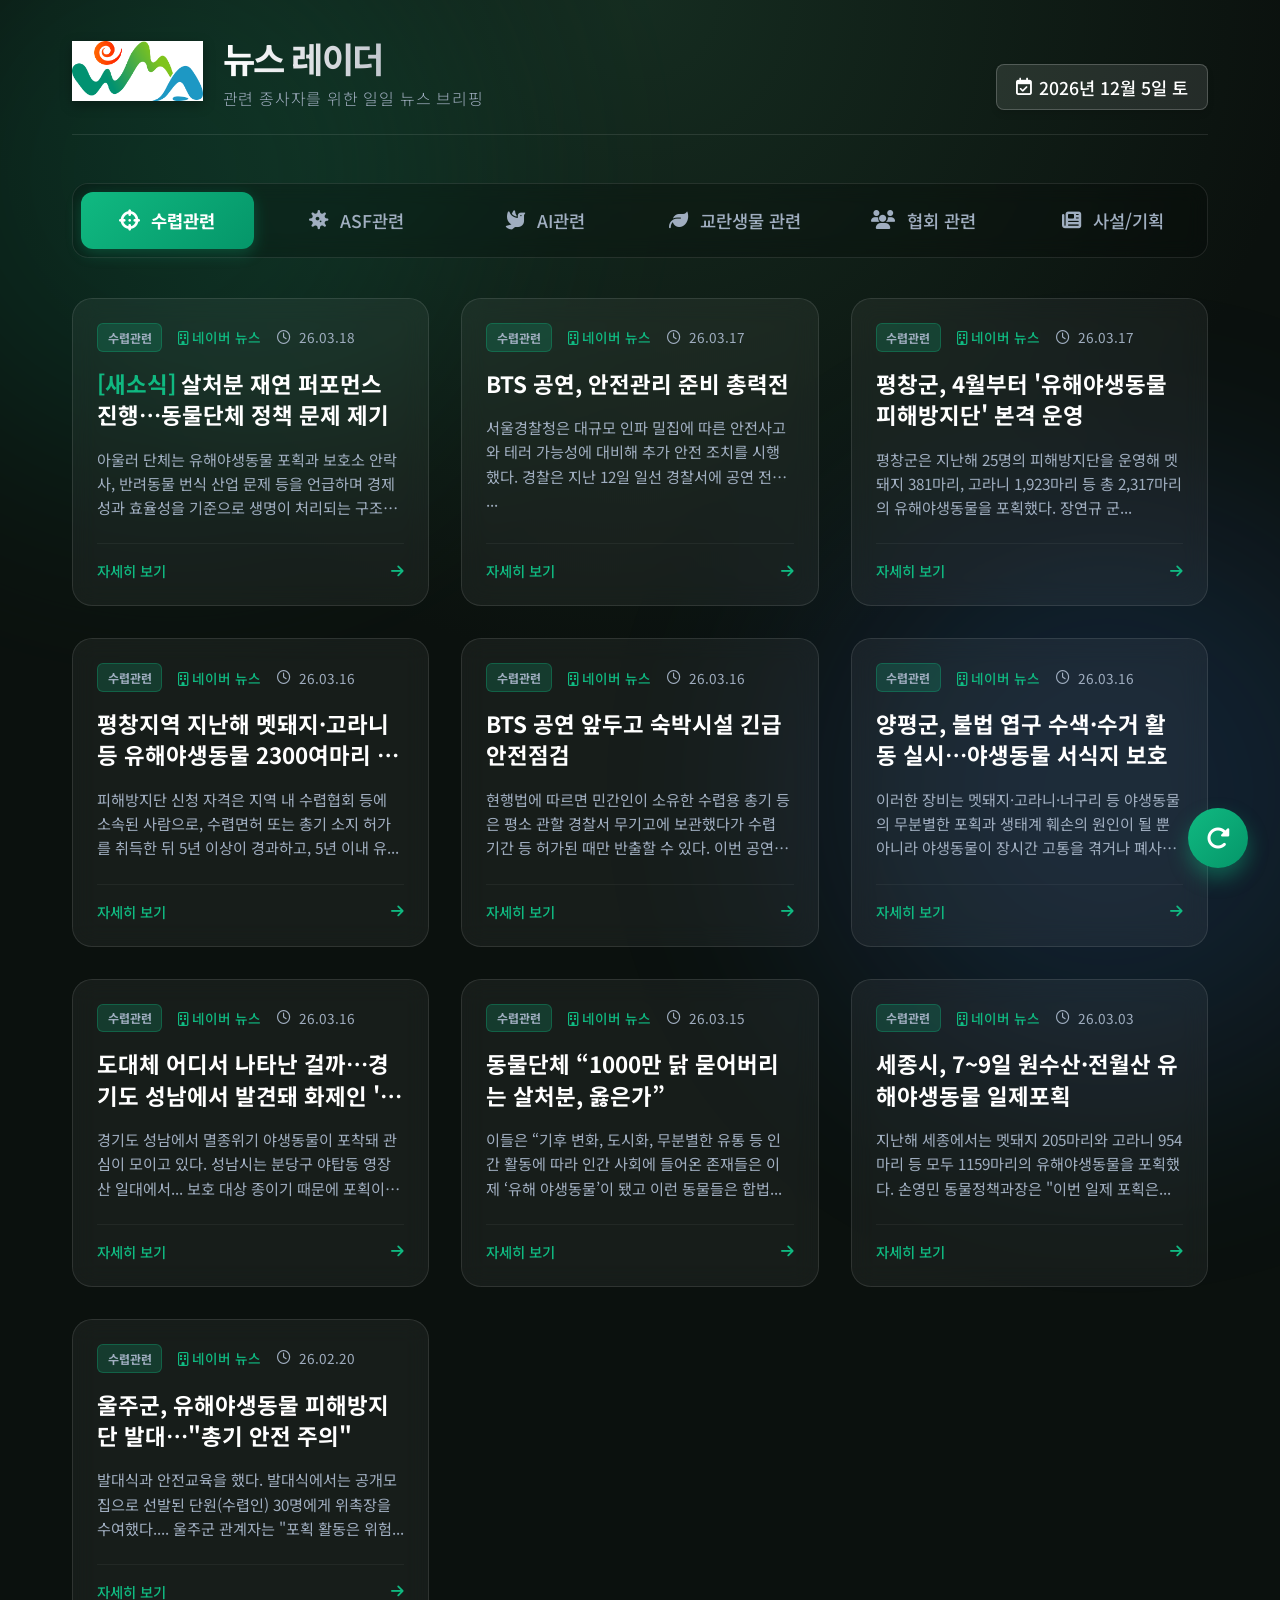
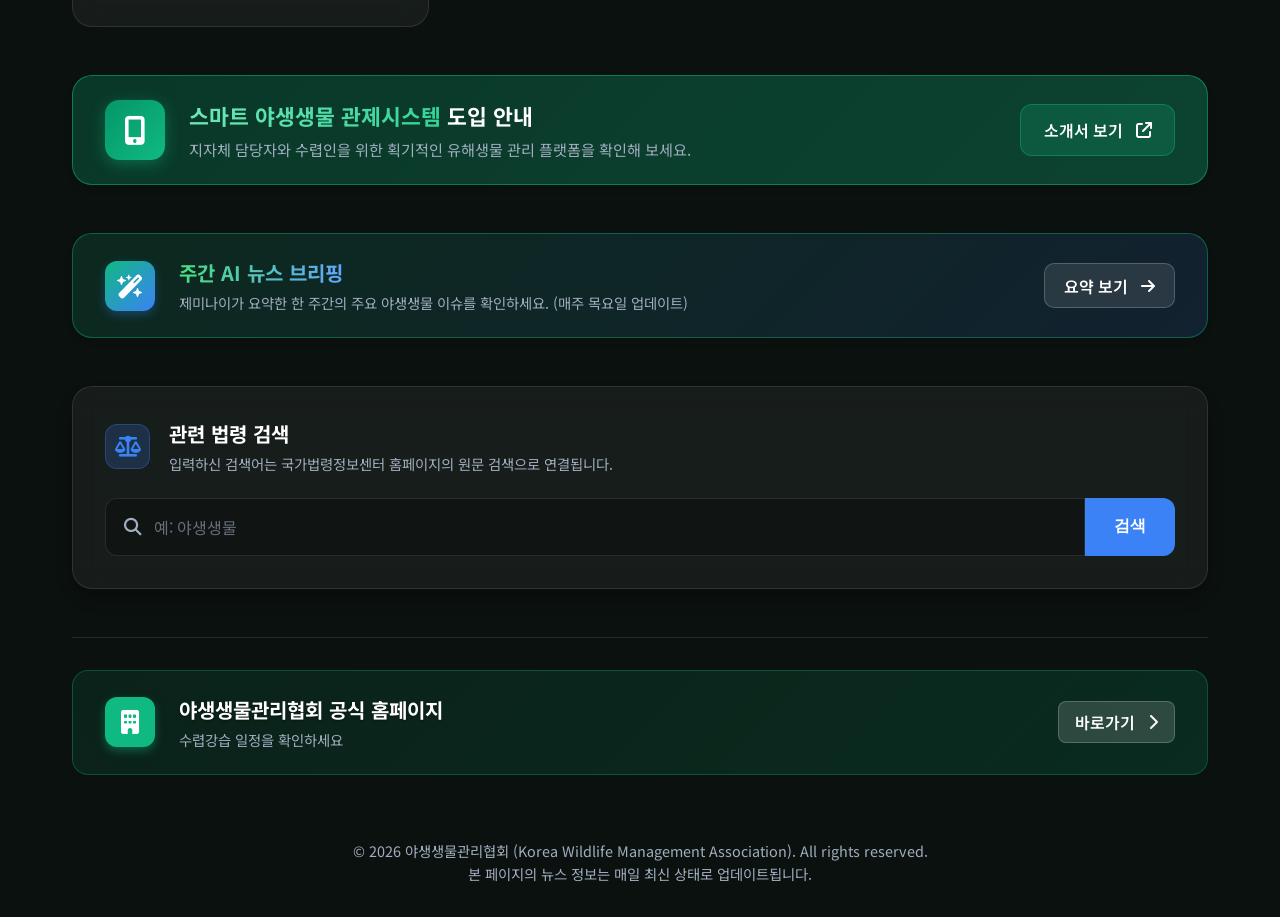
==== index.html @ 39716b43 "feat: 야생생물시스템 공무원용 소개 자료 홍보 배너 연동 및 UI 개선" ====
<!DOCTYPE html>
<html lang="ko">

<head>
    <meta charset="UTF-8">
    <meta name="viewport" content="width=device-width, initial-scale=1.0">
    <meta name="description" content="야생생물관리협회 관련 수렵, ASF, 생태계교란생물 최신 뉴스와 일일 브리핑을 제공합니다.">
    <title>야생생물관리협회 뉴스 레이더</title>

    <!-- 폰트 및 아이콘 -->
    <link rel="preconnect" href="https://fonts.googleapis.com">
    <link rel="preconnect" href="https://fonts.gstatic.com" crossorigin>
    <link href="https://fonts.googleapis.com/css2?family=Noto+Sans+KR:wght@300;400;500;700&display=swap"
        rel="stylesheet">
    <link rel="stylesheet" href="https://cdnjs.cloudflare.com/ajax/libs/font-awesome/6.4.0/css/all.min.css">

    <!-- 스타일시트 -->
    <link rel="stylesheet" href="styles.css">
</head>

<body>
    <!-- 배경 애니메이션 효과 -->
    <div class="background-overlay"></div>

    <div class="app-container">
        <!-- 메인 헤더 -->
        <header class="app-header">
            <div class="logo-area">
                <img src="logo.png" alt="야생생물관리협회 로고" class="header-logo">
                <div class="logo-text">
                    <h1>뉴스 레이더</h1>
                    <span class="subtitle">관련 종사자를 위한 일일 뉴스 브리핑</span>
                </div>
            </div>
            <div class="header-actions">
                <div class="date-display" id="currentDate">
                    <!-- 자바스크립트를 통해 오늘 날짜 렌더링 -->
                </div>
            </div>
        </header>

        <main class="app-content">
            <!-- 탭 네비게이션 -->
            <nav class="tab-navigation" aria-label="뉴스 카테고리 선택">
                <button class="tab-button active" data-category="hunting" id="tab-hunting">
                    <i class="fa-solid fa-crosshairs"></i> 수렵관련
                </button>
                <button class="tab-button" data-category="asf" id="tab-asf">
                    <i class="fa-solid fa-virus"></i> ASF관련
                </button>
                <button class="tab-button" data-category="ai" id="tab-ai">
                    <i class="fa-solid fa-dove"></i> AI관련
                </button>
                <button class="tab-button" data-category="ecosystem" id="tab-ecosystem">
                    <i class="fa-solid fa-leaf"></i> 교란생물 관련
                </button>
                <button class="tab-button" data-category="association" id="tab-association">
                    <i class="fa-solid fa-users"></i> 협회 관련
                </button>
                <button class="tab-button" data-category="editorial" id="tab-editorial">
                    <i class="fa-solid fa-newspaper"></i> 사설/기획
                </button>
                <div class="tab-indicator" aria-hidden="true"></div>
            </nav>

            <!-- 뉴스 리스트 영역 -->
            <section class="news-section" aria-live="polite">
                <!-- ASF 서브 탭 (동적 표시) -->
                <div class="asf-sub-tabs" id="asfSubTabs" style="display: none;">
                    <button class="sub-tab-btn active" data-target="news" id="subTabNews">ASF 관련 뉴스</button>
                    <button class="sub-tab-btn" data-target="map" id="subTabMap">ASF 발생현황</button>
                </div>

                <!-- AI 서브 탭 (동적 표시) -->
                <div class="asf-sub-tabs" id="aiSubTabs" style="display: none;">
                    <button class="sub-tab-btn active" data-target="news" id="aiSubTabNews">AI 관련 뉴스</button>
                    <button class="sub-tab-btn" data-target="map" id="aiSubTabMap">AI 발생현황</button>
                </div>

                <div class="news-list" id="newsList">
                    <!-- 자바스크립트를 통해 뉴스 카드가 이 곳에 동적 렌더링 됩니다. -->
                </div>
                
                <!-- ASF 발생현황 맵 영역 -->
                <div class="asf-status-container" id="asfStatusMap" style="display: none;">
                    <iframe src="asf_status.html" width="100%" height="680px" frameborder="0" title="ASF 발생현황 지도"></iframe>
                </div>

                <!-- AI 발생현황 맵 영역 -->
                <div class="asf-status-container" id="aiStatusMap" style="display: none;">
                    <iframe src="ai_status.html" width="100%" height="680px" frameborder="0" title="AI 발생현황 지도"></iframe>
                </div>
                <!-- 로딩 애니메이션 -->
                <div class="loading-spinner" id="loadingSpinner">
                    <div class="spinner"></div>
                </div>
            </section>

            <!-- 야생생물시스템 홍보 배너 영역 -->
            <section class="wildlife-promo-section">
                <div class="wildlife-promo-banner" id="wildlifePromoBanner" role="button" aria-label="스마트 야생생물 관제 시스템 소개 자료 보기" tabindex="0" onclick="window.open('../야생생물시스템_소개자료_공무원용.html', '_blank')">
                    <div class="promo-content">
                        <div class="promo-icon">
                            <i class="fa-solid fa-mobile-screen-button"></i>
                        </div>
                        <div class="promo-text-info">
                            <h3><span class="highlight-promo">스마트 야생생물 관제시스템</span> 도입 안내</h3>
                            <p>지자체 담당자와 수렵인을 위한 획기적인 유해생물 관리 플랫폼을 확인해 보세요.</p>
                        </div>
                    </div>
                    <div class="promo-action">
                        <span>소개서 보기</span>
                        <i class="fa-solid fa-arrow-up-right-from-square"></i>
                    </div>
                </div>
            </section>

            <!-- 주간 AI 뉴스 브리핑 배너 영역 -->
            <section class="ai-briefing-section">
                <div class="ai-briefing-banner" id="aiBriefingBanner" role="button" aria-label="제미나이 주간 AI 뉴스 브리핑 보기"
                    tabindex="0">
                    <div class="briefing-content">
                        <div class="briefing-icon">
                            <i class="fa-solid fa-wand-magic-sparkles"></i>
                        </div>
                        <div class="briefing-text-info">
                            <h3><span class="highlight-text">주간 AI 뉴스 브리핑</span></h3>
                            <p>제미나이가 요약한 한 주간의 주요 야생생물 이슈를 확인하세요. (매주 목요일 업데이트)</p>
                        </div>
                    </div>
                    <div class="briefing-action">
                        <span>요약 보기</span>
                        <i class="fa-solid fa-arrow-right"></i>
                    </div>
                </div>
            </section>

            <!-- 관련 법령/지침 검색 배너 영역 -->
            <section class="law-search-section">
                <div class="law-search-container">
                    <div class="law-search-header">
                        <div class="law-search-icon">
                            <i class="fa-solid fa-scale-balanced"></i>
                        </div>
                        <div class="law-search-title">
                            <h3>관련 법령 검색</h3>
                            <p>입력하신 검색어는 국가법령정보센터 홈페이지의 원문 검색으로 연결됩니다.</p>
                        </div>
                    </div>

                    <form id="lawSearchForm" class="law-search-form" onsubmit="searchLaw(event)">
                        <div class="search-input-wrapper">
                            <i class="fa-solid fa-magnifying-glass search-icon"></i>
                            <input type="text" id="lawSearchInput" placeholder="예: 야생생물" required
                                aria-label="법령 및 지침 검색어 입력">
                            <button type="submit" class="search-btn">검색</button>
                        </div>
                    </form>

                </div>
            </section>

            <!-- 하단 홈페이지 연결 배너 -->
            <section class="bottom-banner-section">
                <a href="https://www.kowaps.or.kr/" target="_blank" class="bottom-banner"
                    aria-label="야생생물관리협회 공식 홈페이지로 이동">
                    <div class="banner-content">
                        <div class="banner-icon">
                            <i class="fa-solid fa-building"></i>
                        </div>
                        <div class="banner-text-info">
                            <h3>야생생물관리협회 공식 홈페이지</h3>
                            <p>수렵강습 일정을 확인하세요</p>
                        </div>
                    </div>
                    <div class="banner-action">
                        <span>바로가기</span>
                        <i class="fa-solid fa-chevron-right"></i>
                    </div>
                </a>
            </section>
        </main>

        <!-- 푸터 -->
        <footer class="app-footer">
            <p>&copy; 2026 야생생물관리협회 (Korea Wildlife Management Association). All rights reserved.<br>본 페이지의 뉴스 정보는 매일 최신
                상태로 업데이트됩니다.</p>
        </footer>
    </div>

    <!-- 뉴스 상세 모달 -->
    <div class="modal-overlay" id="newsModal" aria-hidden="true">
        <div class="modal-container" role="dialog" aria-modal="true" aria-labelledby="modalTitle">
            <button class="modal-close" id="closeModal" aria-label="모달 닫기">
                <i class="fa-solid fa-xmark"></i>
            </button>
            <div class="modal-content">
                <div class="modal-header">
                    <span class="modal-category" id="modalCategory">카테고리</span>
                    <h2 class="modal-title" id="modalTitle">기사 제목</h2>
                    <div class="modal-meta">
                        <span id="modalSource"><i class="fa-regular fa-building"></i> 출처</span>
                        <span id="modalDate"><i class="fa-regular fa-clock"></i> 날짜</span>
                    </div>
                </div>
                <div class="modal-body" id="modalBody">
                    <!-- 기사 상세 내용이 여기에 들어갑니다. -->
                </div>
            </div>
        </div>
    </div>

    <!-- 플로팅 새로고침 버튼 -->
    <button class="floating-refresh" id="refreshBtn" aria-label="새로고침">
        <i class="fa-solid fa-rotate-right"></i>
    </button>

    <!-- 스크립트 -->
    <script src="script.js"></script>
</body>

</html>
---- styles.css ----
:root {
    --bg-color: #0b110e;
    --text-primary: #ffffff;
    --text-secondary: #a0aec0;
    --accent-color: #10b981;
    --accent-hover: #059669;
    --card-bg: rgba(255, 255, 255, 0.05);
    --card-border: rgba(255, 255, 255, 0.1);
    --card-hover: rgba(255, 255, 255, 0.1);
    --primary-gradient: linear-gradient(135deg, #10b981, #059669);
    --shadow-sm: 0 4px 6px rgba(0, 0, 0, 0.1);
    --shadow-md: 0 10px 15px rgba(0, 0, 0, 0.2);
    --shadow-lg: 0 20px 25px rgba(0, 0, 0, 0.3);
}

* {
    margin: 0;
    padding: 0;
    box-sizing: border-box;
}

body {
    font-family: 'Noto Sans KR', sans-serif;
    background-color: var(--bg-color);
    color: var(--text-primary);
    min-height: 100vh;
    display: flex;
    justify-content: center;
    overflow-x: hidden;
}

.background-overlay {
    position: fixed;
    top: 0;
    left: 0;
    width: 100vw;
    height: 100vh;
    background: radial-gradient(circle at 50% 0%, #152c20 0%, #0b110e 60%);
    z-index: -1;
}

.background-overlay::before,
.background-overlay::after {
    content: '';
    position: absolute;
    width: 600px;
    height: 600px;
    border-radius: 50%;
    filter: blur(120px);
    opacity: 0.15;
    z-index: -1;
    animation: float 20s infinite ease-in-out alternate;
}

.background-overlay::before {
    background: #10b981;
    top: -10vw;
    left: -10vw;
}

.background-overlay::after {
    background: #3b82f6;
    bottom: -15vw;
    right: -10vw;
    animation-delay: -10s;
}

@keyframes float {
    0% {
        transform: translate(0, 0) scale(1);
    }

    100% {
        transform: translate(50px, 50px) scale(1.1);
    }
}

.app-container {
    width: 100%;
    max-width: 1200px;
    padding: 2rem;
    display: flex;
    flex-direction: column;
    min-height: 100vh;
}

.app-header {
    display: flex;
    justify-content: space-between;
    align-items: flex-end;
    margin-bottom: 3rem;
    padding-bottom: 1.5rem;
    border-bottom: 1px solid var(--card-border);
}

.logo-area {
    display: flex;
    align-items: center;
    gap: 1.2rem;
}

.header-logo {
    height: 60px;
    width: auto;
    object-fit: contain;
    filter: drop-shadow(0 4px 6px rgba(0, 0, 0, 0.3));
}

.logo-text {
    display: flex;
    flex-direction: column;
    justify-content: center;
    gap: 0.2rem;
}

.logo-text h1 {
    font-size: 2.2rem;
    font-weight: 700;
    letter-spacing: -0.05em;
    background: linear-gradient(to right, #fff, #9ca3af);
    -webkit-background-clip: text;
    -webkit-text-fill-color: transparent;
    margin: 0;
}

.logo-text .subtitle {
    font-size: 1rem;
    color: var(--text-secondary);
    font-weight: 300;
    letter-spacing: 0.05em;
}

.header-actions {
    display: flex;
    flex-direction: column;
    align-items: flex-end;
    gap: 0.8rem;
}

.date-display {
    font-size: 1.1rem;
    color: #fff;
    font-weight: 500;
    background: rgba(255, 255, 255, 0.1);
    padding: 0.6rem 1.2rem;
    border-radius: 8px;
    border: 1px solid rgba(255, 255, 255, 0.2);
    box-shadow: var(--shadow-sm);
    display: flex;
    align-items: center;
    gap: 0.5rem;
}

.tab-navigation {
    display: flex;
    gap: 1rem;
    margin-bottom: 2.5rem;
    position: relative;
    padding: 0.5rem;
    background: rgba(0, 0, 0, 0.2);
    border-radius: 16px;
    border: 1px solid var(--card-border);
    backdrop-filter: blur(10px);
}

.tab-button {
    flex: 1;
    background: transparent;
    border: none;
    color: var(--text-secondary);
    font-size: 1.1rem;
    font-weight: 500;
    padding: 1rem;
    border-radius: 12px;
    cursor: pointer;
    transition: all 0.3s ease;
    display: flex;
    align-items: center;
    justify-content: center;
    gap: 0.75rem;
    font-family: inherit;
    position: relative;
    z-index: 10;
}

.tab-button i {
    font-size: 1.2rem;
    transition: transform 0.3s ease;
}

.tab-button:hover {
    color: var(--text-primary);
}

.tab-button.active {
    color: #fff;
    font-weight: 700;
}

.tab-button.active i {
    transform: scale(1.1);
}

.tab-indicator {
    position: absolute;
    top: 0.5rem;
    left: 0.5rem;
    height: calc(100% - 1rem);
    width: calc((100% - 6rem) / 6);
    background: var(--primary-gradient);
    border-radius: 12px;
    transition: transform 0.4s cubic-bezier(0.25, 1, 0.5, 1);
    z-index: 1;
    box-shadow: 0 4px 15px rgba(16, 185, 129, 0.3);
}

.news-section {
    flex: 1;
    position: relative;
    min-height: 400px;
}

.news-list {
    display: grid;
    grid-template-columns: repeat(auto-fill, minmax(340px, 1fr));
    gap: 2rem;
    opacity: 1;
    transition: opacity 0.3s ease;
}

.news-list.fade-out {
    opacity: 0;
}

.news-card {
    background: var(--card-bg);
    border: 1px solid var(--card-border);
    border-radius: 20px;
    overflow: hidden;
    backdrop-filter: blur(12px);
    -webkit-backdrop-filter: blur(12px);
    transition: all 0.3s cubic-bezier(0.25, 0.8, 0.25, 1);
    display: flex;
    flex-direction: column;
    text-decoration: none;
    color: inherit;
    position: relative;
}

.news-card:hover {
    transform: translateY(-8px);
    background: var(--card-hover);
    border-color: rgba(255, 255, 255, 0.2);
    box-shadow: 0 20px 40px rgba(0, 0, 0, 0.4), inset 0 0 0 1px rgba(255, 255, 255, 0.1);
}

.card-category-badge {
    display: inline-block;
    background: rgba(16, 185, 129, 0.2);
    padding: 0.3rem 0.6rem;
    border-radius: 6px;
    font-size: 0.75rem;
    font-weight: 700;
    color: var(--accent-light);
    border: 1px solid rgba(16, 185, 129, 0.3);
}

.card-content {
    padding: 1.5rem;
    display: flex;
    flex-direction: column;
    flex: 1;
}

.card-meta {
    display: flex;
    justify-content: flex-start;
    align-items: center;
    gap: 1rem;
    margin-bottom: 1rem;
    font-size: 0.85rem;
    color: var(--text-secondary);
}

.card-date {
    display: flex;
    align-items: center;
    gap: 0.5rem;
}

.card-source {
    font-weight: 500;
    color: var(--accent-color);
}

.card-title {
    font-size: 1.4rem;
    font-weight: 700;
    margin-bottom: 1rem;
    line-height: 1.4;
    color: var(--text-primary);
    display: -webkit-box;
    -webkit-line-clamp: 2;
    line-clamp: 2;
    -webkit-box-orient: vertical;
    overflow: hidden;
    text-overflow: ellipsis;
}

.card-excerpt {
    font-size: 0.95rem;
    color: var(--text-secondary);
    line-height: 1.6;
    margin-bottom: 1.5rem;
    flex: 1;
    display: -webkit-box;
    -webkit-line-clamp: 3;
    line-clamp: 3;
    -webkit-box-orient: vertical;
    overflow: hidden;
    text-overflow: ellipsis;
}

.card-footer {
    display: flex;
    align-items: center;
    justify-content: space-between;
    padding-top: 1rem;
    border-top: 1px solid rgba(255, 255, 255, 0.05);
    color: var(--accent-color);
    font-size: 0.9rem;
    font-weight: 500;
}

.card-footer i {
    transition: transform 0.3s ease;
}

.news-card:hover .card-footer i {
    transform: translateX(5px);
}

.loading-spinner {
    position: absolute;
    top: 100px;
    left: 50%;
    transform: translateX(-50%);
    display: none;
}

.loading-spinner.active {
    display: block;
}

.spinner {
    width: 40px;
    height: 40px;
    border: 3px solid rgba(255, 255, 255, 0.1);
    border-radius: 50%;
    border-top-color: var(--accent-color);
    animation: spin 1s ease-in-out infinite;
}

@keyframes spin {
    to {
        transform: rotate(360deg);
    }
}

.empty-state {
    grid-column: 1 / -1;
    text-align: center;
    padding: 3rem;
    color: var(--text-secondary);
    background: var(--card-bg);
    border: 1px dashed var(--card-border);
    border-radius: 20px;
    font-size: 1.1rem;
}

.app-footer {
    margin-top: 2rem;
    padding-top: 2rem;
    text-align: center;
    color: var(--text-secondary);
    font-size: 0.9rem;
    line-height: 1.6;
}

/* --- 하단 배너 섹션 --- */
.bottom-banner-section {
    margin-top: 3rem;
    padding-top: 2rem;
    border-top: 1px solid var(--card-border);
}

.bottom-banner {
    display: flex;
    justify-content: space-between;
    align-items: center;
    background: linear-gradient(135deg, rgba(16, 185, 129, 0.1), rgba(5, 150, 105, 0.2));
    border: 1px solid rgba(16, 185, 129, 0.3);
    border-radius: 16px;
    padding: 1.5rem 2rem;
    text-decoration: none;
    color: var(--text-primary);
    transition: all 0.3s cubic-bezier(0.25, 0.8, 0.25, 1);
}

.bottom-banner:hover {
    background: linear-gradient(135deg, rgba(16, 185, 129, 0.2), rgba(5, 150, 105, 0.3));
    border-color: rgba(16, 185, 129, 0.5);
    transform: translateY(-4px);
    box-shadow: 0 10px 25px rgba(0, 0, 0, 0.2);
}

.banner-content {
    display: flex;
    align-items: center;
    gap: 1.5rem;
}

.banner-icon {
    width: 50px;
    height: 50px;
    background: var(--accent-color);
    color: white;
    border-radius: 12px;
    display: flex;
    justify-content: center;
    align-items: center;
    font-size: 1.5rem;
    box-shadow: 0 4px 10px rgba(16, 185, 129, 0.4);
}

.banner-text-info h3 {
    margin: 0;
    font-size: 1.25rem;
    font-weight: 700;
    color: #ffffff;
    /* 가독성을 위해 순백색으로 강제 지정 */
    text-shadow: 0 1px 2px rgba(0, 0, 0, 0.4);
    /* 글자가 배경에 묻히지 않게 약간의 그림자 추가 */
}

.banner-text-info p {
    margin: 0.3rem 0 0 0;
    font-size: 0.9rem;
    color: var(--text-secondary);
}

.banner-action {
    display: flex;
    align-items: center;
    gap: 0.8rem;
    color: #ffffff;
    /* 텍스트가 야광색으로 보여 가독성을 해치므로 흰색으로 수정 */
    font-weight: 600;
    background: rgba(255, 255, 255, 0.15);
    /* 버튼처럼 보이게 배경 추가 */
    padding: 0.5rem 1rem;
    border-radius: 8px;
    border: 1px solid rgba(255, 255, 255, 0.2);
}

.banner-action i {
    transition: transform 0.3s;
}

.bottom-banner:hover .banner-action i {
    transform: translateX(5px);
}

@media (max-width: 768px) {
    .app-header {
        display: flex;
        flex-direction: column;
        align-items: flex-start;
        gap: 1.5rem;
    }

    .logo-area {
        display: flex;
        flex-direction: column;
        align-items: flex-start;
        width: 100%;
        gap: 1rem;
    }

    .header-logo {
        height: 50px;
        width: auto;
        object-fit: contain;
    }

    .logo-text {
        display: flex;
        flex-direction: column;
        gap: 0.3rem;
    }

    .logo-text h1 {
        font-size: 1.8rem;
        letter-spacing: -0.05em;
    }

    .logo-text .subtitle {
        font-size: 0.9rem;
    }

    .header-actions {
        display: flex;
        flex-direction: row;
        width: 100%;
        justify-content: flex-start;
        align-items: center;
        border-top: none;
        padding-top: 0;
    }

    .date-display {
        font-size: 0.95rem;
        padding: 0.5rem 1rem;
    }

    .tab-navigation {
        flex-direction: column;
        background: transparent;
        border: none;
        padding: 0;
        gap: 0.5rem;
    }

    .tab-indicator {
        display: none;
    }

    .tab-button {
        background: var(--card-bg);
        border: 1px solid var(--card-border);
        padding: 1.2rem;
    }

    .tab-button.active {
        background: var(--primary-gradient);
        border-color: transparent;
        color: white;
    }

    .news-list {
        grid-template-columns: 1fr;
    }
}

/* --- 야생생물시스템 홍보 배너 --- */
.wildlife-promo-section {
    margin-top: 3rem;
}

.wildlife-promo-banner {
    display: flex;
    justify-content: space-between;
    align-items: center;
    background: linear-gradient(135deg, rgba(8, 114, 80, 0.4), rgba(16, 185, 129, 0.3));
    border: 1px solid rgba(16, 185, 129, 0.5);
    border-radius: 20px;
    padding: 1.5rem 2rem;
    cursor: pointer;
    transition: all 0.3s cubic-bezier(0.25, 0.8, 0.25, 1);
    box-shadow: var(--shadow-sm);
    position: relative;
    overflow: hidden;
}

.wildlife-promo-banner::before {
    content: '';
    position: absolute;
    top: 0;
    left: -100%;
    width: 50%;
    height: 100%;
    background: linear-gradient(to right, transparent, rgba(255, 255, 255, 0.15), transparent);
    transform: skewX(-20deg);
    transition: left 0.7s ease;
}

.wildlife-promo-banner:hover {
    transform: translateY(-4px);
    box-shadow: 0 15px 30px rgba(16, 185, 129, 0.3);
    border-color: rgba(16, 185, 129, 0.8);
    background: linear-gradient(135deg, rgba(8, 114, 80, 0.5), rgba(16, 185, 129, 0.4));
}

.wildlife-promo-banner:hover::before {
    left: 200%;
}

.promo-content {
    display: flex;
    align-items: center;
    gap: 1.5rem;
    z-index: 1;
}

.promo-icon {
    width: 60px;
    height: 60px;
    background: linear-gradient(135deg, #059669, #10b981);
    color: white;
    border-radius: 14px;
    display: flex;
    justify-content: center;
    align-items: center;
    font-size: 1.8rem;
    box-shadow: 0 4px 15px rgba(16, 185, 129, 0.4);
}

.promo-text-info h3 {
    margin: 0;
    font-size: 1.35rem;
    font-weight: 700;
    color: #ffffff;
}

.promo-text-info .highlight-promo {
    background: linear-gradient(to right, #6ee7b7, #34d399);
    background-clip: text;
    -webkit-background-clip: text;
    -webkit-text-fill-color: transparent;
}

.promo-text-info p {
    margin: 0.4rem 0 0 0;
    font-size: 0.95rem;
    color: var(--text-secondary);
}

.promo-action {
    display: flex;
    align-items: center;
    gap: 0.8rem;
    color: #ffffff;
    font-weight: 600;
    background: rgba(16, 185, 129, 0.2);
    padding: 0.8rem 1.4rem;
    border-radius: 12px;
    border: 1px solid rgba(16, 185, 129, 0.4);
    z-index: 1;
    transition: all 0.3s;
}

.promo-action i {
    transition: transform 0.3s;
}

.wildlife-promo-banner:hover .promo-action {
    background: rgba(16, 185, 129, 0.4);
    box-shadow: 0 4px 10px rgba(16, 185, 129, 0.2);
}

.wildlife-promo-banner:hover .promo-action i {
    transform: translateX(4px) translateY(-4px);
}

@media (max-width: 768px) {
    .wildlife-promo-banner {
        flex-direction: column;
        align-items: flex-start;
        gap: 1.5rem;
        padding: 1.5rem;
    }

    .promo-action {
        width: 100%;
        justify-content: space-between;
    }
}

/* --- 주간 AI 뉴스 브리핑 배너 --- */
.ai-briefing-section {
    margin-top: 3rem;
}

.ai-briefing-banner {
    display: flex;
    justify-content: space-between;
    align-items: center;
    background: linear-gradient(135deg, rgba(16, 185, 129, 0.15), rgba(59, 130, 246, 0.15));
    border: 1px solid rgba(16, 185, 129, 0.4);
    border-radius: 20px;
    padding: 1.5rem 2rem;
    cursor: pointer;
    transition: all 0.3s cubic-bezier(0.25, 0.8, 0.25, 1);
    box-shadow: var(--shadow-sm);
    position: relative;
    overflow: hidden;
}

.ai-briefing-banner::before {
    content: '';
    position: absolute;
    top: 0;
    left: -100%;
    width: 50%;
    height: 100%;
    background: linear-gradient(to right, transparent, rgba(255, 255, 255, 0.1), transparent);
    transform: skewX(-20deg);
    transition: left 0.7s ease;
}

.ai-briefing-banner:hover {
    transform: translateY(-4px);
    box-shadow: 0 10px 25px rgba(16, 185, 129, 0.2);
    border-color: rgba(16, 185, 129, 0.6);
    background: linear-gradient(135deg, rgba(16, 185, 129, 0.2), rgba(59, 130, 246, 0.2));
}

.ai-briefing-banner:hover::before {
    left: 200%;
}

.briefing-content {
    display: flex;
    align-items: center;
    gap: 1.5rem;
    z-index: 1;
}

.briefing-icon {
    width: 50px;
    height: 50px;
    background: linear-gradient(135deg, #10b981, #3b82f6);
    color: white;
    border-radius: 12px;
    display: flex;
    justify-content: center;
    align-items: center;
    font-size: 1.5rem;
    box-shadow: 0 4px 10px rgba(59, 130, 246, 0.3);
}

.briefing-text-info h3 {
    margin: 0;
    font-size: 1.25rem;
    font-weight: 700;
    color: #ffffff;
}

.briefing-text-info .highlight-text {
    background: linear-gradient(to right, #4ade80, #60a5fa);
    background-clip: text;
    -webkit-background-clip: text;
    -webkit-text-fill-color: transparent;
}

.briefing-text-info p {
    margin: 0.3rem 0 0 0;
    font-size: 0.9rem;
    color: var(--text-secondary);
}

.briefing-action {
    display: flex;
    align-items: center;
    gap: 0.8rem;
    color: #ffffff;
    font-weight: 600;
    background: rgba(255, 255, 255, 0.1);
    padding: 0.6rem 1.2rem;
    border-radius: 10px;
    border: 1px solid rgba(255, 255, 255, 0.2);
    z-index: 1;
    transition: background 0.3s;
}

.briefing-action i {
    transition: transform 0.3s;
}

.ai-briefing-banner:hover .briefing-action {
    background: rgba(255, 255, 255, 0.2);
}

.ai-briefing-banner:hover .briefing-action i {
    transform: translateX(5px);
}

@media (max-width: 768px) {
    .ai-briefing-banner {
        flex-direction: column;
        align-items: flex-start;
        gap: 1.5rem;
        padding: 1.5rem;
    }

    .briefing-action {
        width: 100%;
        justify-content: space-between;
    }
}

/* --- 법령/지침 검색 배너 섹션 --- */
.law-search-section {
    margin-top: 3rem;
}

.law-search-container {
    background: var(--card-bg);
    border: 1px solid var(--card-border);
    border-radius: 20px;
    padding: 2rem;
    backdrop-filter: blur(12px);
    -webkit-backdrop-filter: blur(12px);
    box-shadow: var(--shadow-md);
    display: flex;
    flex-direction: column;
    gap: 1.5rem;
}

.law-search-header {
    display: flex;
    align-items: center;
    gap: 1.2rem;
}

.law-search-icon {
    width: 45px;
    height: 45px;
    background: rgba(59, 130, 246, 0.2);
    color: #3b82f6;
    border-radius: 12px;
    display: flex;
    justify-content: center;
    align-items: center;
    font-size: 1.3rem;
    border: 1px solid rgba(59, 130, 246, 0.3);
}

.law-search-title h3 {
    margin: 0 0 0.3rem 0;
    font-size: 1.25rem;
    font-weight: 700;
    color: var(--text-primary);
}

.law-search-title p {
    margin: 0;
    font-size: 0.9rem;
    color: var(--text-secondary);
}

.law-search-form {
    width: 100%;
}

.search-input-wrapper {
    position: relative;
    display: flex;
    width: 100%;
}

.search-icon {
    position: absolute;
    left: 1.2rem;
    top: 50%;
    transform: translateY(-50%);
    color: var(--text-secondary);
    font-size: 1.1rem;
}

#lawSearchInput {
    flex: 1;
    background: rgba(0, 0, 0, 0.3);
    border: 1px solid var(--card-border);
    border-radius: 12px 0 0 12px;
    padding: 1rem 1rem 1rem 3rem;
    color: white;
    font-size: 1rem;
    font-family: inherit;
    transition: all 0.3s ease;
}

#lawSearchInput:focus {
    outline: none;
    border-color: #3b82f6;
    background: rgba(0, 0, 0, 0.5);
    box-shadow: inset 0 0 0 1px #3b82f6;
}

#lawSearchInput::placeholder {
    color: rgba(160, 174, 192, 0.6);
}

.search-btn {
    background: #3b82f6;
    color: white;
    border: none;
    padding: 0 1.8rem;
    border-radius: 0 12px 12px 0;
    font-size: 1rem;
    font-weight: 600;
    cursor: pointer;
    transition: all 0.3s ease;
}

.search-btn:hover {
    background: #2563eb;
}

.quick-links {
    display: flex;
    align-items: center;
    gap: 1rem;
    flex-wrap: wrap;
}

.quick-link-label {
    font-size: 0.85rem;
    color: var(--text-secondary);
    font-weight: 500;
}

.quick-tags {
    display: flex;
    gap: 0.5rem;
    flex-wrap: wrap;
}

.tag-btn {
    background: rgba(255, 255, 255, 0.05);
    border: 1px solid var(--card-border);
    color: var(--text-secondary);
    padding: 0.4rem 0.8rem;
    border-radius: 20px;
    font-size: 0.85rem;
    cursor: pointer;
    transition: all 0.2s ease;
}

.tag-btn:hover {
    background: rgba(59, 130, 246, 0.15);
    border-color: rgba(59, 130, 246, 0.4);
    color: #93c5fd;
    transform: translateY(-2px);
}

@media (max-width: 768px) {
    .law-search-container {
        padding: 1.5rem;
    }

    .law-search-form {
        width: 100%;
        max-width: 100%;
        box-sizing: border-box;
    }

    .search-input-wrapper {
        width: 100%;
        display: flex;
        box-sizing: border-box;
    }

    #lawSearchInput {
        width: 100%;
        /* 너비를 100%로 설정하여 부모를 꽉 채움 */
        flex: 1;
        /* flex item으로서 남은 공간 대부분 차지 */
        min-width: 0;
        /* 화면 밖으로 넘치지 않게 방지 */
        padding: 0.8rem 0.5rem 0.8rem 2.2rem;
        font-size: 0.95rem;
    }

    .search-icon {
        left: 0.8rem;
    }

    .search-btn {
        padding: 0 1rem;
        font-size: 0.95rem;
        white-space: nowrap;
        /* 버튼 텍스트 줄바꿈 방지 */
        flex-shrink: 0;
        /* 버튼 크기 유지 */
    }
}

/* Modal Styles */
.modal-overlay {
    position: fixed;
    top: 0;
    left: 0;
    width: 100vw;
    height: 100vh;
    background: rgba(0, 0, 0, 0.7);
    backdrop-filter: blur(10px);
    -webkit-backdrop-filter: blur(10px);
    z-index: 1000;
    display: flex;
    justify-content: center;
    align-items: center;
    opacity: 0;
    visibility: hidden;
    transition: all 0.4s cubic-bezier(0.25, 1, 0.5, 1);
}

.modal-overlay.active {
    opacity: 1;
    visibility: visible;
}

.modal-container {
    background: var(--bg-color);
    width: 90%;
    max-width: 800px;
    max-height: 90vh;
    border-radius: 20px;
    border: 1px solid var(--card-border);
    box-shadow: 0 25px 50px -12px rgba(0, 0, 0, 0.7);
    position: relative;
    transform: translateY(30px) scale(0.95);
    transition: all 0.4s cubic-bezier(0.25, 1, 0.5, 1);
    display: flex;
    flex-direction: column;
    overflow: hidden;
}

.modal-overlay.active .modal-container {
    transform: translateY(0) scale(1);
}

.modal-close {
    position: absolute;
    top: 1.5rem;
    right: 1.5rem;
    background: rgba(255, 255, 255, 0.1);
    border: none;
    color: var(--text-primary);
    width: 40px;
    height: 40px;
    border-radius: 50%;
    cursor: pointer;
    display: flex;
    justify-content: center;
    align-items: center;
    font-size: 1.2rem;
    z-index: 10;
    transition: all 0.3s ease;
    backdrop-filter: blur(4px);
}

.modal-close:hover {
    background: rgba(255, 255, 255, 0.2);
    transform: rotate(90deg);
}

.modal-content {
    overflow-y: auto;
    flex: 1;
    display: flex;
    flex-direction: column;
    scrollbar-width: thin;
    scrollbar-color: var(--accent-color) transparent;
}

.modal-content::-webkit-scrollbar {
    width: 8px;
}

.modal-content::-webkit-scrollbar-track {
    background: transparent;
}

.modal-content::-webkit-scrollbar-thumb {
    background-color: var(--card-border);
    border-radius: 20px;
}

.modal-header {
    padding: 2.5rem 2.5rem 1.5rem;
    background: linear-gradient(to bottom, var(--bg-color), transparent);
    position: relative;
}

.modal-category {
    display: inline-block;
    background: var(--accent-color);
    color: #fff;
    padding: 0.4rem 1rem;
    border-radius: 20px;
    font-size: 0.85rem;
    font-weight: 700;
    margin-bottom: 1rem;
    box-shadow: 0 4px 10px rgba(16, 185, 129, 0.3);
}

.modal-title {
    font-size: 2rem;
    font-weight: 700;
    line-height: 1.3;
    margin-bottom: 1.5rem;
    color: var(--text-primary);
}

.modal-meta {
    display: flex;
    gap: 1.5rem;
    color: var(--text-secondary);
    font-size: 0.95rem;
    padding-bottom: 1.5rem;
    border-bottom: 1px solid var(--card-border);
}

.modal-meta span {
    display: flex;
    align-items: center;
    gap: 0.5rem;
}

.modal-meta span:first-child {
    color: var(--accent-color);
    font-weight: 500;
}

.modal-body {
    padding: 2rem 2.5rem 3rem;
    color: var(--text-secondary);
    font-size: 1.1rem;
    line-height: 1.8;
}

.modal-body p {
    margin-bottom: 1.5rem;
}

.modal-body p:last-child {
    margin-bottom: 0;
}

@media (max-width: 768px) {
    .modal-container {
        width: 100%;
        height: 100vh;
        max-height: 100vh;
        border-radius: 0;
    }

    .modal-image {
        height: 250px;
    }

    .modal-header,
    .modal-body {
        padding: 1.5rem;
    }

    .modal-title {
        font-size: 1.5rem;
    }
}

/* Floating Refresh Button */
.floating-refresh {
    position: fixed;
    bottom: max(2rem, env(safe-area-inset-bottom) + 1rem);
    right: 2rem;
    width: 60px;
    height: 60px;
    min-width: 60px;
    min-height: 60px;
    aspect-ratio: 1/1;
    box-sizing: border-box;
    padding: 0;
    margin: 0;
    background: var(--primary-gradient);
    color: white;
    border: none;
    border-radius: 50%;
    font-size: 1.5rem;
    display: flex;
    justify-content: center;
    align-items: center;
    cursor: pointer;
    box-shadow: 0 10px 20px rgba(16, 185, 129, 0.4);
    z-index: 9999;
    /* 다른 요소에 가려지지 않게 최상단 배치 */
    transition: all 0.3s cubic-bezier(0.25, 0.8, 0.25, 1);
}

.floating-refresh:hover,
.floating-refresh:active {
    transform: translateY(-5px) scale(1.05);
    box-shadow: 0 15px 25px rgba(16, 185, 129, 0.6);
}

/* 새로고침 버튼 애니메이션 적용 시 사용할 클래스 */
.floating-refresh.is-refreshing i {
    animation: spin 1s linear infinite;
}

@media (max-width: 768px) {
    .floating-refresh {
        bottom: max(1.5rem, env(safe-area-inset-bottom) + 0.5rem);
        right: 1.5rem;
        width: 50px;
        height: 50px;
        min-width: 50px;
        min-height: 50px;
        font-size: 1.2rem;
    }

    .bottom-banner {
        flex-direction: column;
        align-items: flex-start;
        padding: 1.5rem;
        gap: 1.5rem;
    }

    .banner-action {
        width: 100%;
        justify-content: space-between;
        padding-top: 1rem;
        border-top: 1px solid rgba(255, 255, 255, 0.1);
    }
}

/* ASF Sub-tabs */
.asf-sub-tabs {
    display: flex;
    gap: 1rem;
    margin-bottom: 1.5rem;
    justify-content: flex-start;
}

.sub-tab-btn {
    background: rgba(255, 255, 255, 0.05);
    border: 1px solid var(--card-border);
    color: var(--text-secondary);
    padding: 0.6rem 1.5rem;
    border-radius: 20px;
    font-size: 0.95rem;
    font-weight: 500;
    cursor: pointer;
    transition: all 0.3s ease;
}

.sub-tab-btn:hover {
    background: rgba(255, 255, 255, 0.1);
    color: var(--text-primary);
}

.sub-tab-btn.active {
    background: var(--accent-color);
    color: #fff;
    border-color: var(--accent-color);
    box-shadow: 0 4px 10px rgba(16, 185, 129, 0.3);
}

.asf-status-container {
    background: var(--card-bg);
    border: 1px solid var(--card-border);
    border-radius: 16px;
    overflow: hidden;
    margin-top: 1rem;
    box-shadow: var(--shadow-md);
}
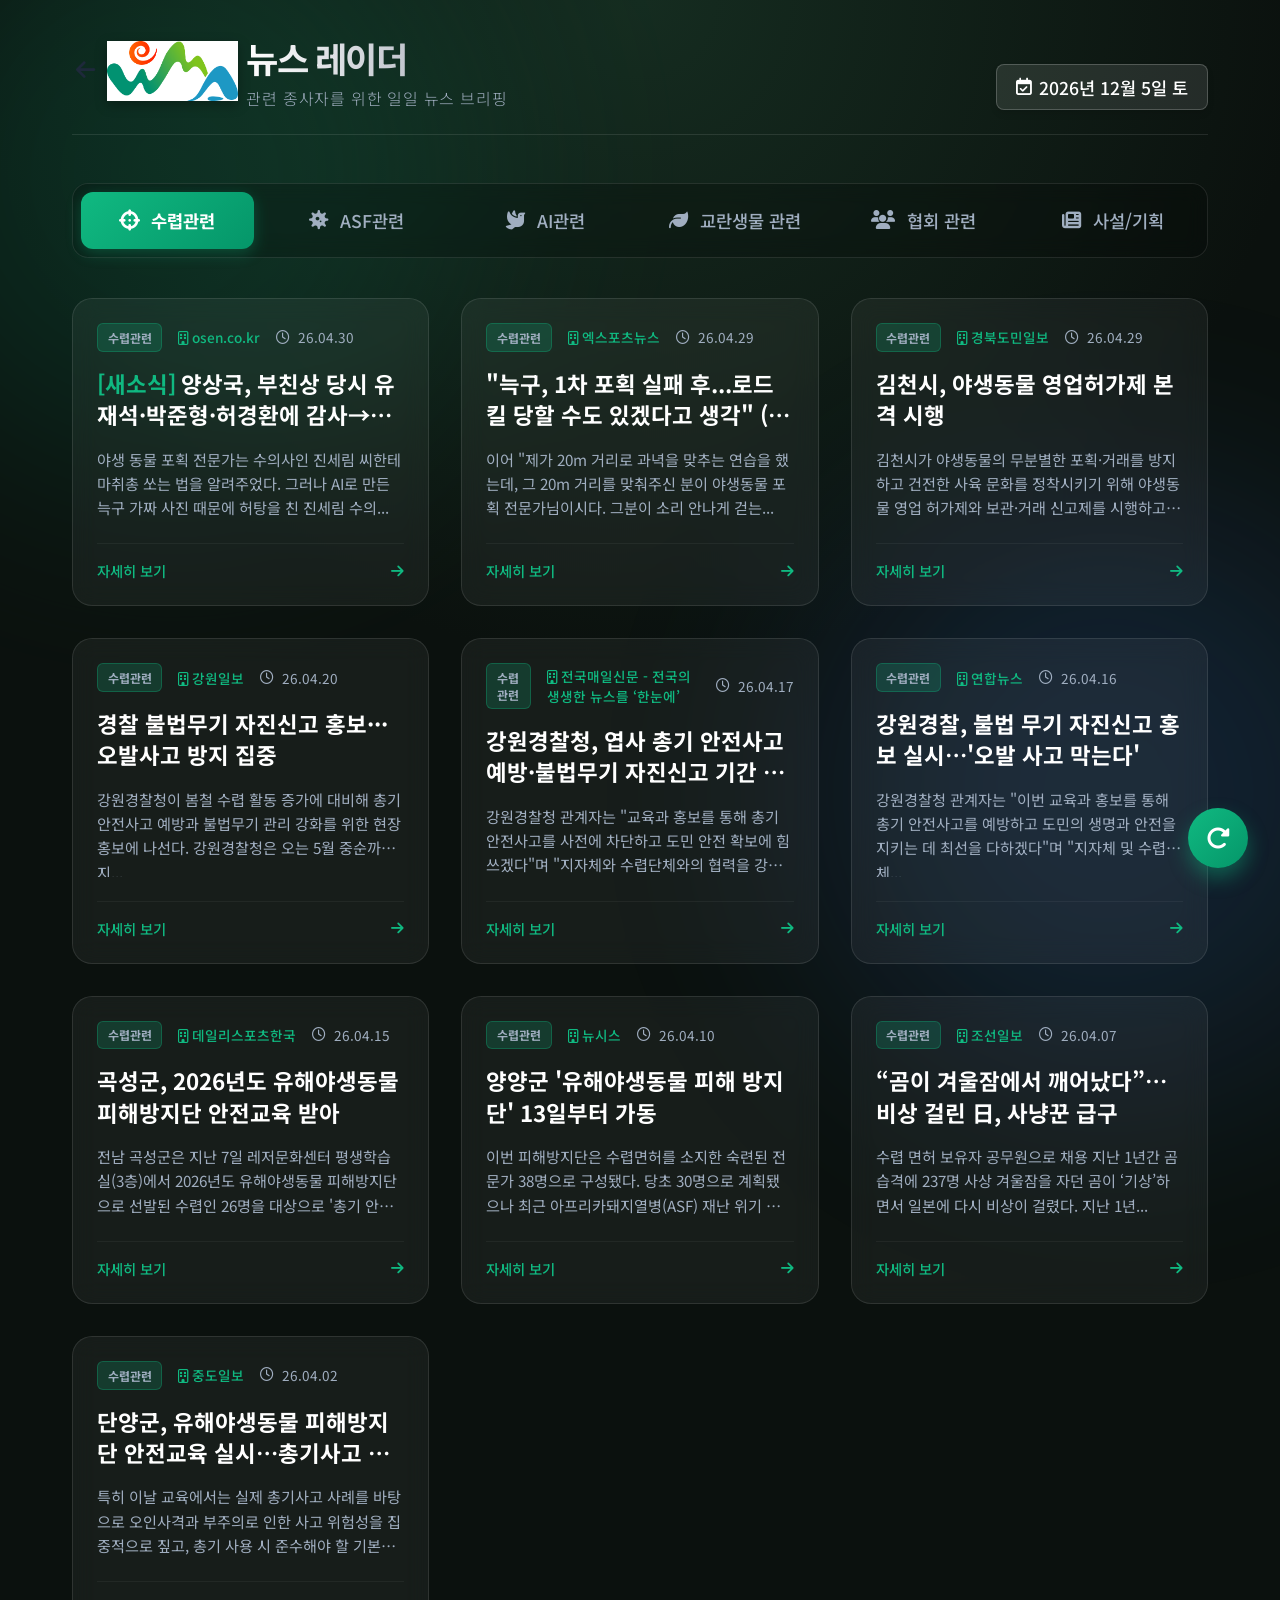
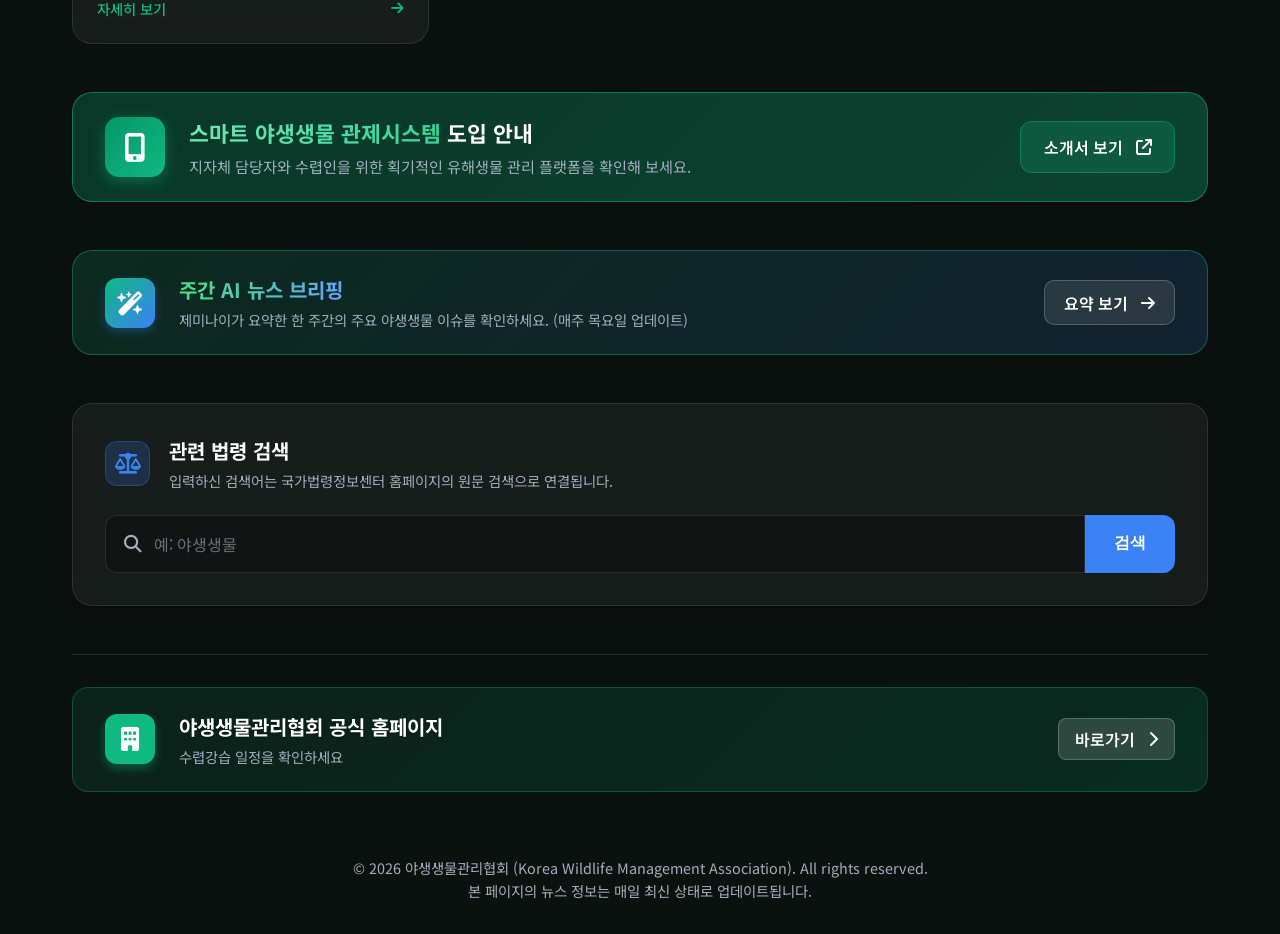
==== commit ddcebe99: "Add back button to header" ====
--- a/index.html
+++ b/index.html
@@ -25,7 +25,8 @@
     <div class="app-container">
         <!-- 메인 헤더 -->
         <header class="app-header">
-            <div class="logo-area">
+            <div class="logo-area" style="display: flex; align-items: center; gap: 8px;">
+                <button onclick="history.back()" aria-label="이전으로" style="background: none; border: none; font-size: 22px; color: #1e293b; cursor: pointer; padding: 4px;"><i class="fa-solid fa-arrow-left"></i></button>
                 <img src="logo.png" alt="야생생물관리협회 로고" class="header-logo">
                 <div class="logo-text">
                     <h1>뉴스 레이더</h1>
@@ -98,7 +99,7 @@
 
             <!-- 야생생물시스템 홍보 배너 영역 -->
             <section class="wildlife-promo-section">
-                <div class="wildlife-promo-banner" id="wildlifePromoBanner" role="button" aria-label="스마트 야생생물 관제 시스템 소개 자료 보기" tabindex="0" onclick="window.open('../야생생물시스템_소개자료_공무원용.html', '_blank')">
+                <div class="wildlife-promo-banner" id="wildlifePromoBanner" role="button" aria-label="스마트 야생생물 관제 시스템 소개 자료 보기" tabindex="0" onclick="window.open('./야생생물시스템_소개자료_공무원용.html', '_blank')">
                     <div class="promo-content">
                         <div class="promo-icon">
                             <i class="fa-solid fa-mobile-screen-button"></i>
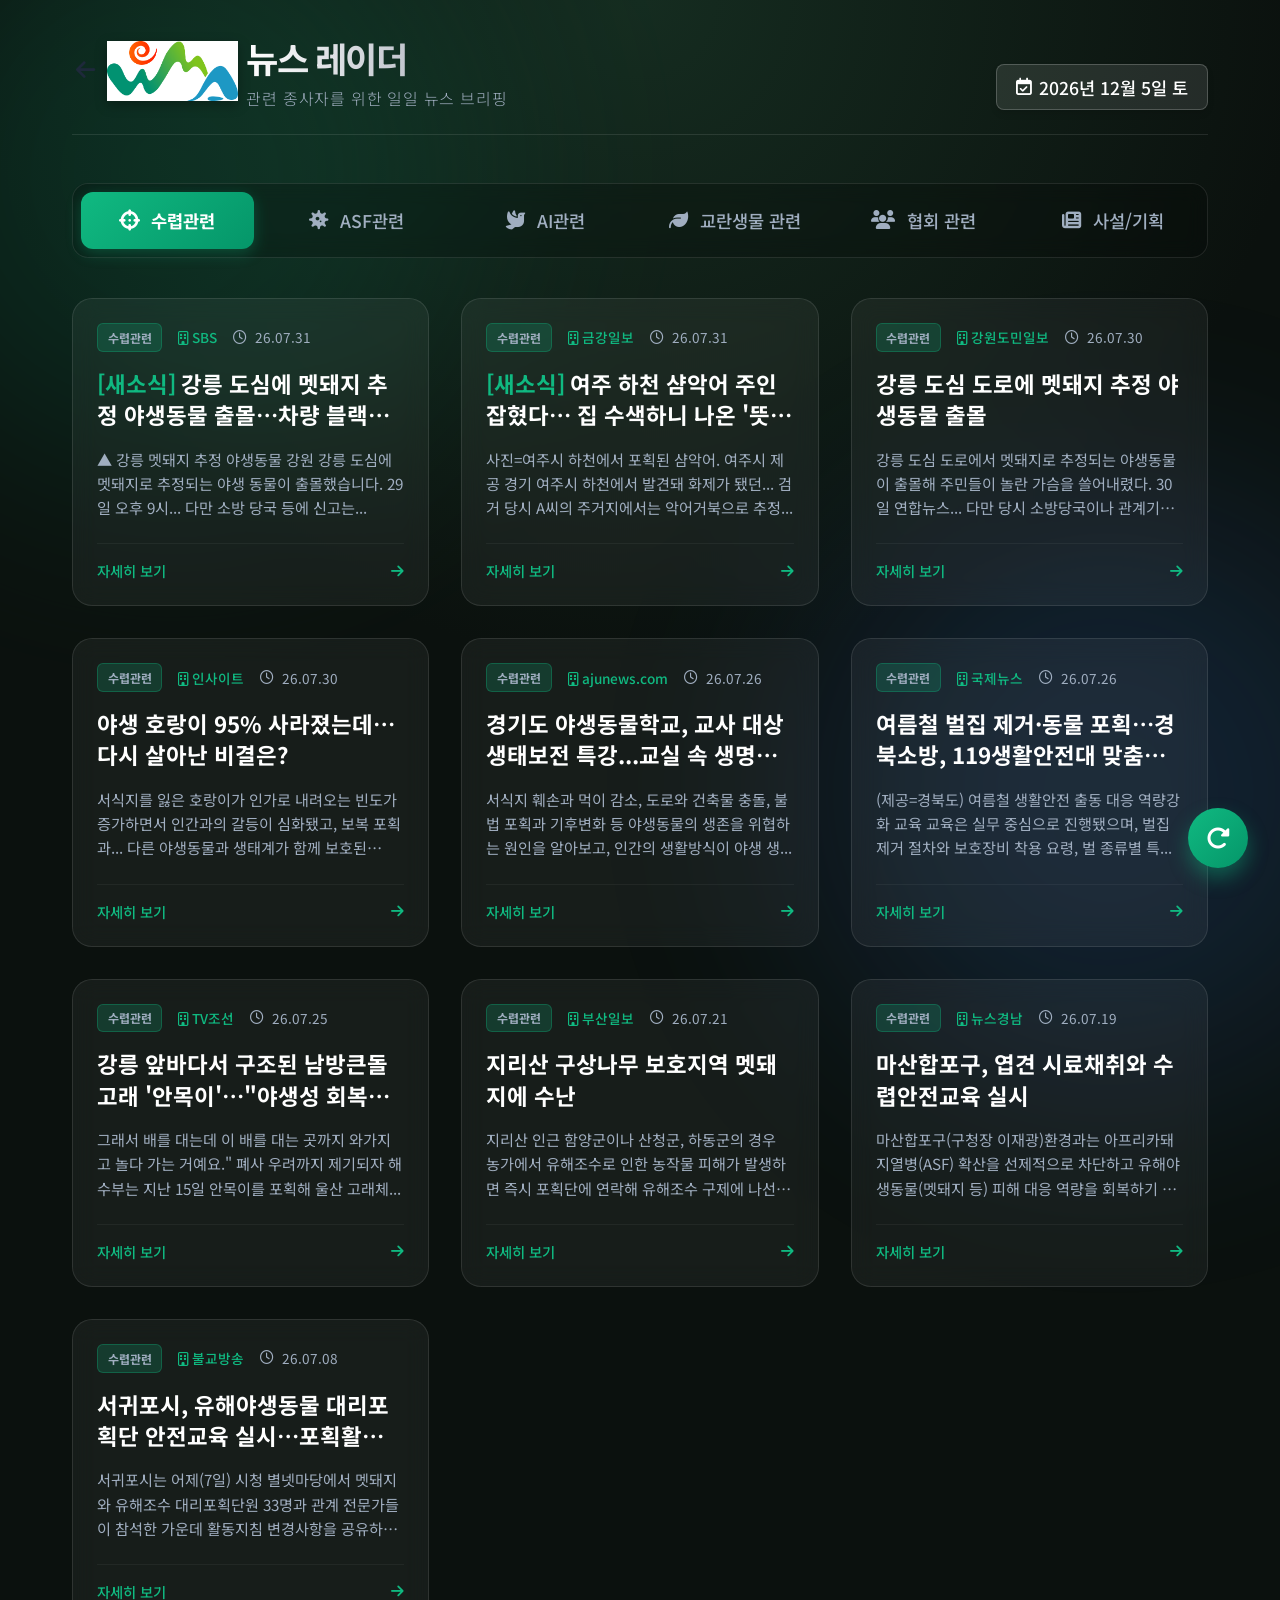
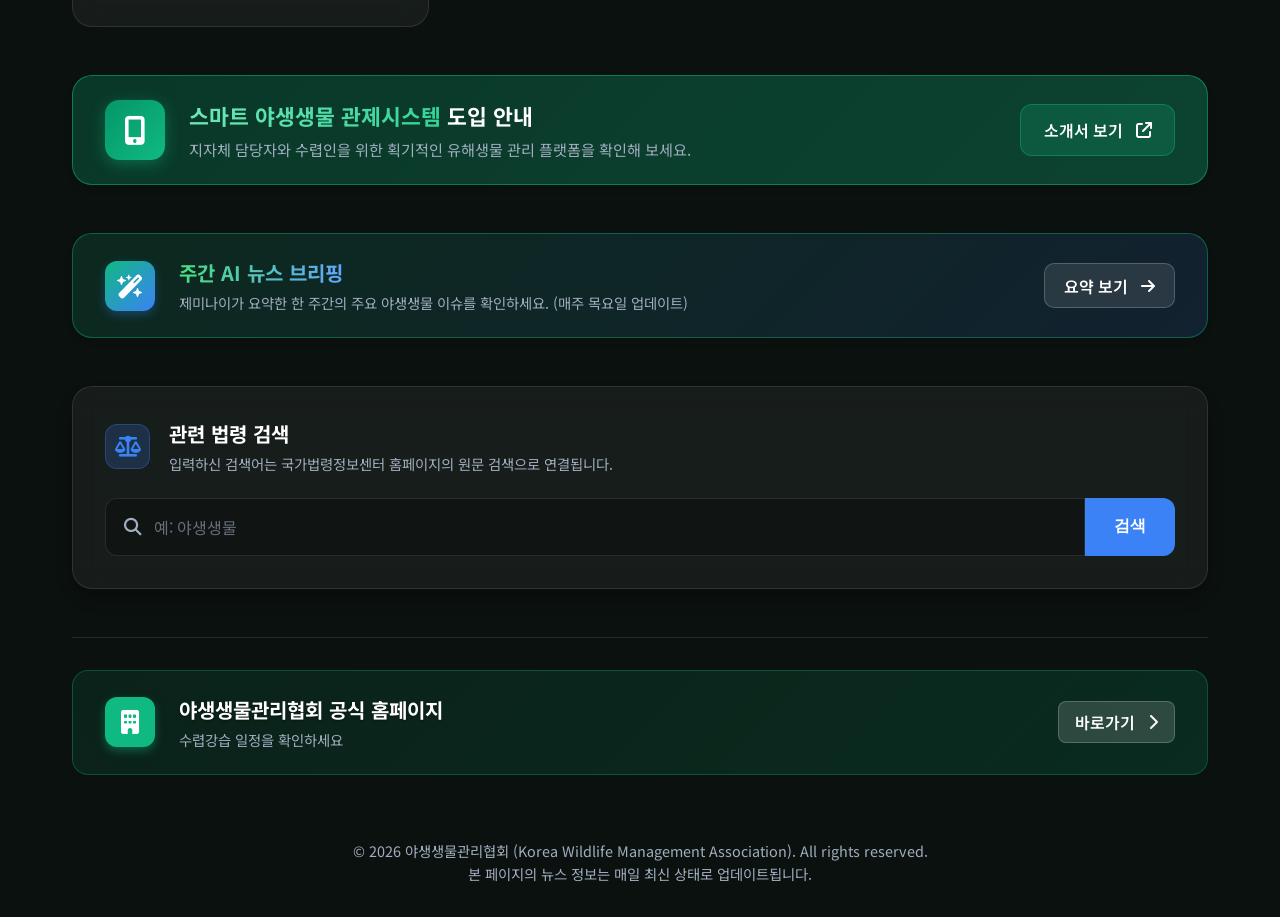
==== commit 67537403: "Update AI/ASF status to 2026.07.31 & fix JS/HTML glitches" ====
--- a/index.html
+++ b/index.html
@@ -26,7 +26,7 @@
         <!-- 메인 헤더 -->
         <header class="app-header">
             <div class="logo-area" style="display: flex; align-items: center; gap: 8px;">
-                <button onclick="history.back()" aria-label="이전으로" style="background: none; border: none; font-size: 22px; color: #1e293b; cursor: pointer; padding: 4px;"><i class="fa-solid fa-arrow-left"></i></button>
+                <button onclick="handleGoBack()" aria-label="이전으로" style="background: none; border: none; font-size: 22px; color: #1e293b; cursor: pointer; padding: 4px;"><i class="fa-solid fa-arrow-left"></i></button>
                 <img src="logo.png" alt="야생생물관리협회 로고" class="header-logo">
                 <div class="logo-text">
                     <h1>뉴스 레이더</h1>
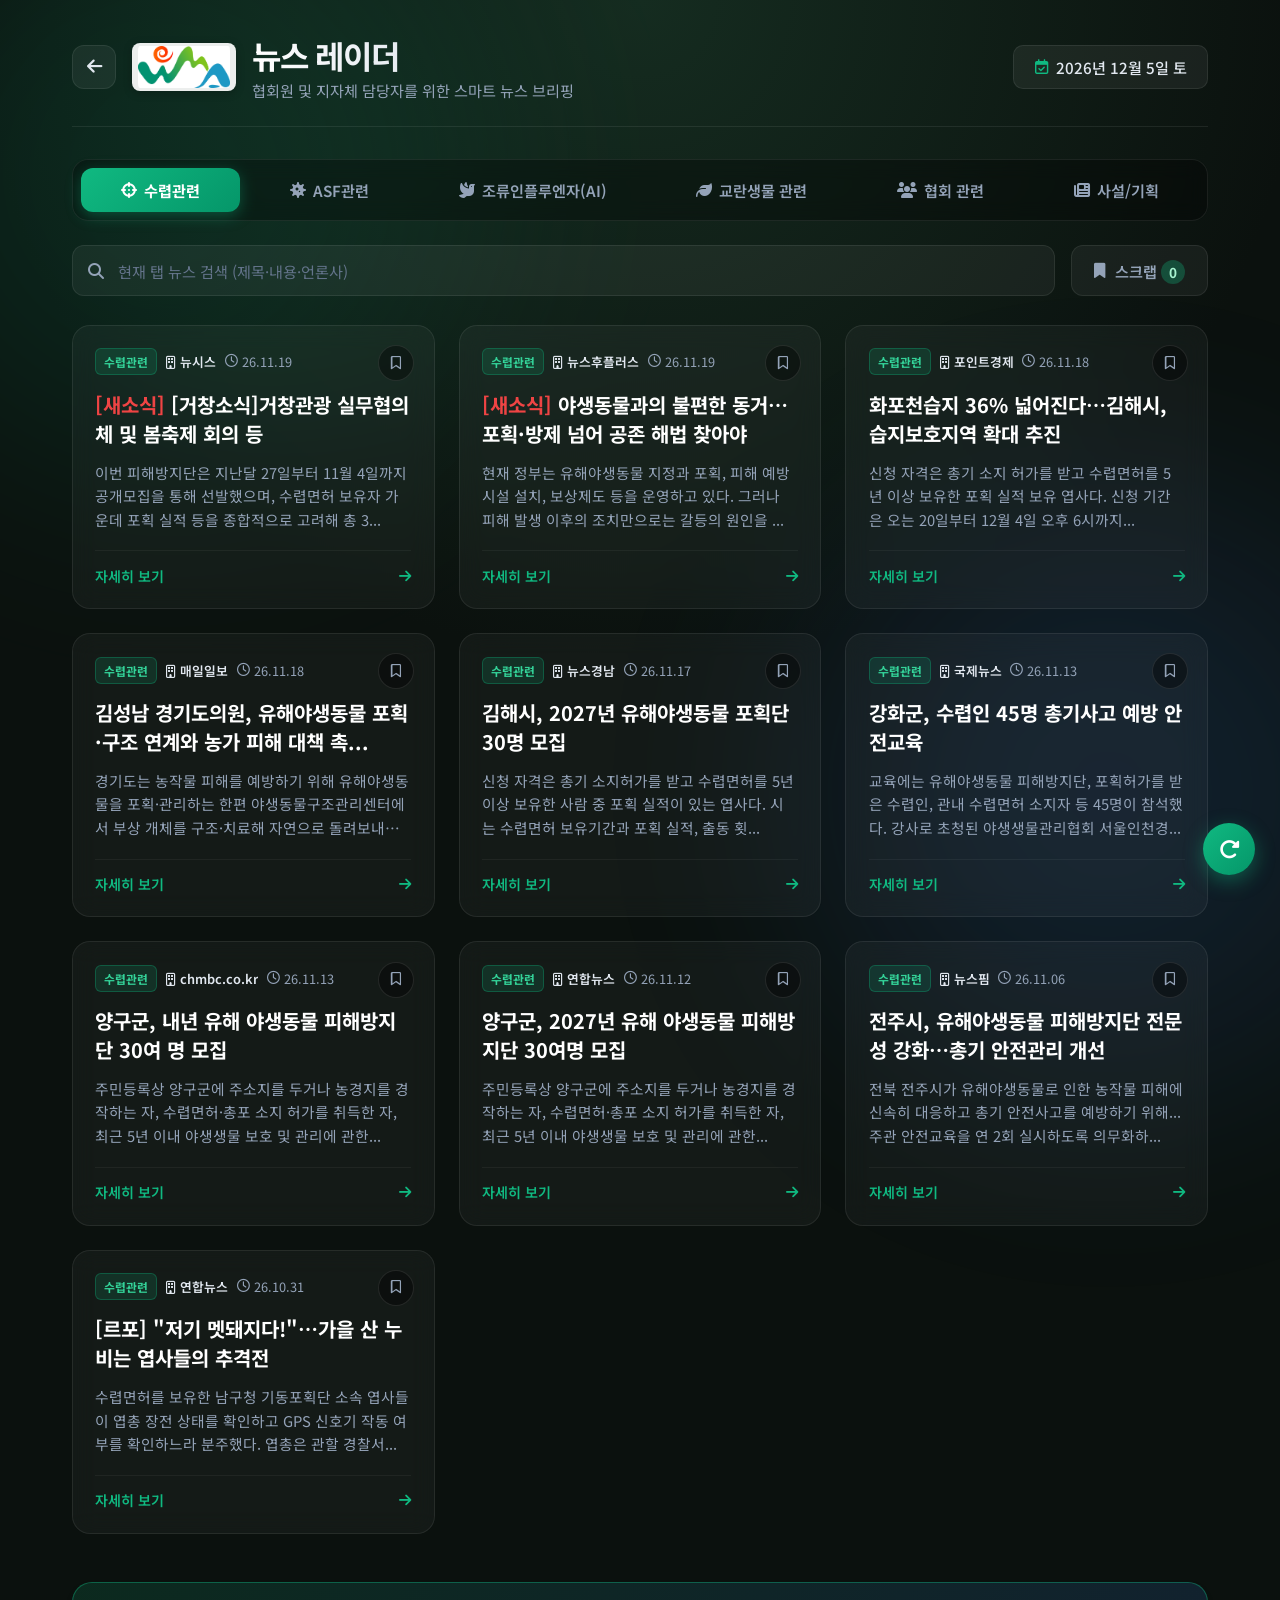
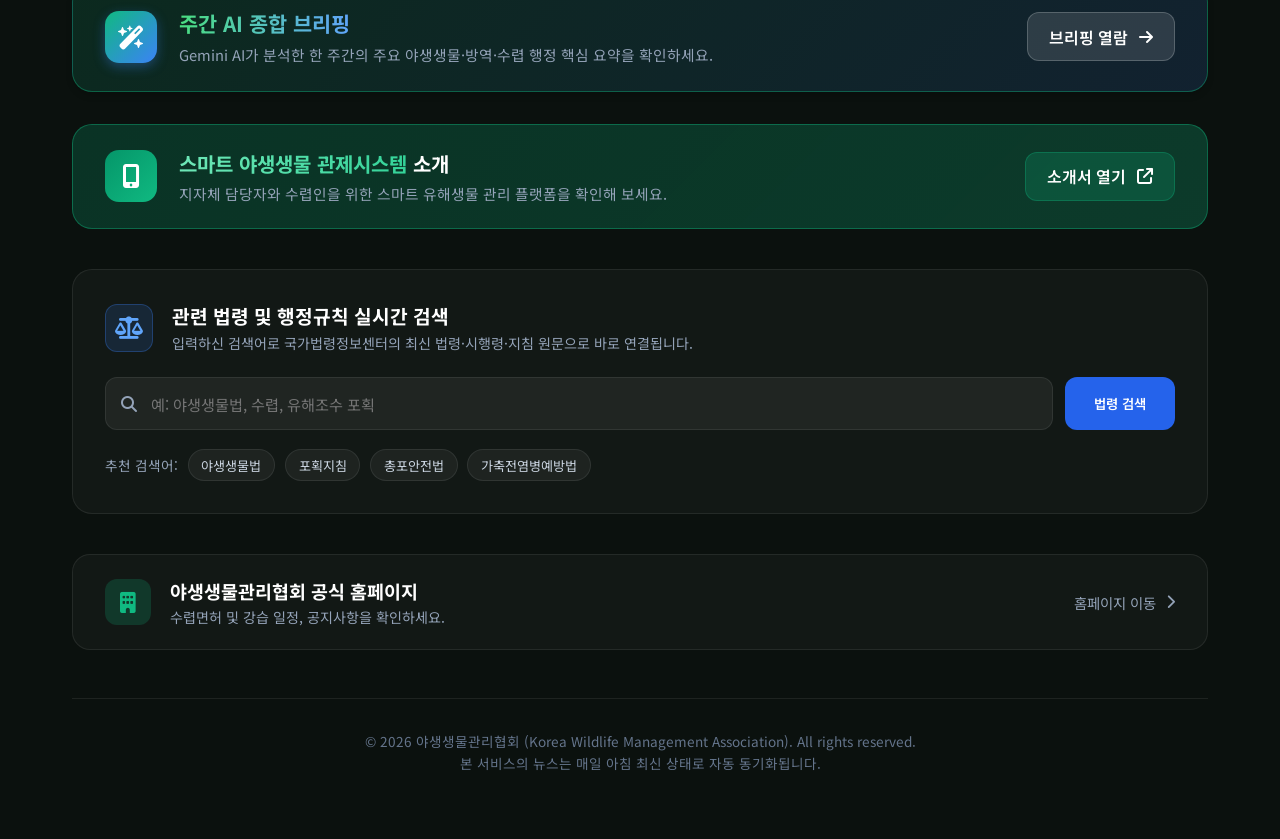
==== commit ee2cc3c8: "Improve UI/UX, filters, and update 2026.11 disease status" ====
--- a/index.html
+++ b/index.html
@@ -1,223 +1,261 @@
-<!DOCTYPE html>
-<html lang="ko">
-
-<head>
-    <meta charset="UTF-8">
-    <meta name="viewport" content="width=device-width, initial-scale=1.0">
-    <meta name="description" content="야생생물관리협회 관련 수렵, ASF, 생태계교란생물 최신 뉴스와 일일 브리핑을 제공합니다.">
-    <title>야생생물관리협회 뉴스 레이더</title>
-
-    <!-- 폰트 및 아이콘 -->
-    <link rel="preconnect" href="https://fonts.googleapis.com">
-    <link rel="preconnect" href="https://fonts.gstatic.com" crossorigin>
-    <link href="https://fonts.googleapis.com/css2?family=Noto+Sans+KR:wght@300;400;500;700&display=swap"
-        rel="stylesheet">
-    <link rel="stylesheet" href="https://cdnjs.cloudflare.com/ajax/libs/font-awesome/6.4.0/css/all.min.css">
-
-    <!-- 스타일시트 -->
-    <link rel="stylesheet" href="styles.css">
-</head>
-
-<body>
-    <!-- 배경 애니메이션 효과 -->
-    <div class="background-overlay"></div>
-
-    <div class="app-container">
-        <!-- 메인 헤더 -->
-        <header class="app-header">
-            <div class="logo-area" style="display: flex; align-items: center; gap: 8px;">
-                <button onclick="handleGoBack()" aria-label="이전으로" style="background: none; border: none; font-size: 22px; color: #1e293b; cursor: pointer; padding: 4px;"><i class="fa-solid fa-arrow-left"></i></button>
-                <img src="logo.png" alt="야생생물관리협회 로고" class="header-logo">
-                <div class="logo-text">
-                    <h1>뉴스 레이더</h1>
-                    <span class="subtitle">관련 종사자를 위한 일일 뉴스 브리핑</span>
-                </div>
-            </div>
-            <div class="header-actions">
-                <div class="date-display" id="currentDate">
-                    <!-- 자바스크립트를 통해 오늘 날짜 렌더링 -->
-                </div>
-            </div>
-        </header>
-
-        <main class="app-content">
-            <!-- 탭 네비게이션 -->
-            <nav class="tab-navigation" aria-label="뉴스 카테고리 선택">
-                <button class="tab-button active" data-category="hunting" id="tab-hunting">
-                    <i class="fa-solid fa-crosshairs"></i> 수렵관련
-                </button>
-                <button class="tab-button" data-category="asf" id="tab-asf">
-                    <i class="fa-solid fa-virus"></i> ASF관련
-                </button>
-                <button class="tab-button" data-category="ai" id="tab-ai">
-                    <i class="fa-solid fa-dove"></i> AI관련
-                </button>
-                <button class="tab-button" data-category="ecosystem" id="tab-ecosystem">
-                    <i class="fa-solid fa-leaf"></i> 교란생물 관련
-                </button>
-                <button class="tab-button" data-category="association" id="tab-association">
-                    <i class="fa-solid fa-users"></i> 협회 관련
-                </button>
-                <button class="tab-button" data-category="editorial" id="tab-editorial">
-                    <i class="fa-solid fa-newspaper"></i> 사설/기획
-                </button>
-                <div class="tab-indicator" aria-hidden="true"></div>
-            </nav>
-
-            <!-- 뉴스 리스트 영역 -->
-            <section class="news-section" aria-live="polite">
-                <!-- ASF 서브 탭 (동적 표시) -->
-                <div class="asf-sub-tabs" id="asfSubTabs" style="display: none;">
-                    <button class="sub-tab-btn active" data-target="news" id="subTabNews">ASF 관련 뉴스</button>
-                    <button class="sub-tab-btn" data-target="map" id="subTabMap">ASF 발생현황</button>
-                </div>
-
-                <!-- AI 서브 탭 (동적 표시) -->
-                <div class="asf-sub-tabs" id="aiSubTabs" style="display: none;">
-                    <button class="sub-tab-btn active" data-target="news" id="aiSubTabNews">AI 관련 뉴스</button>
-                    <button class="sub-tab-btn" data-target="map" id="aiSubTabMap">AI 발생현황</button>
-                </div>
-
-                <div class="news-list" id="newsList">
-                    <!-- 자바스크립트를 통해 뉴스 카드가 이 곳에 동적 렌더링 됩니다. -->
-                </div>
-                
-                <!-- ASF 발생현황 맵 영역 -->
-                <div class="asf-status-container" id="asfStatusMap" style="display: none;">
-                    <iframe src="asf_status.html" width="100%" height="680px" frameborder="0" title="ASF 발생현황 지도"></iframe>
-                </div>
-
-                <!-- AI 발생현황 맵 영역 -->
-                <div class="asf-status-container" id="aiStatusMap" style="display: none;">
-                    <iframe src="ai_status.html" width="100%" height="680px" frameborder="0" title="AI 발생현황 지도"></iframe>
-                </div>
-                <!-- 로딩 애니메이션 -->
-                <div class="loading-spinner" id="loadingSpinner">
-                    <div class="spinner"></div>
-                </div>
-            </section>
-
-            <!-- 야생생물시스템 홍보 배너 영역 -->
-            <section class="wildlife-promo-section">
-                <div class="wildlife-promo-banner" id="wildlifePromoBanner" role="button" aria-label="스마트 야생생물 관제 시스템 소개 자료 보기" tabindex="0" onclick="window.open('./야생생물시스템_소개자료_공무원용.html', '_blank')">
-                    <div class="promo-content">
-                        <div class="promo-icon">
-                            <i class="fa-solid fa-mobile-screen-button"></i>
-                        </div>
-                        <div class="promo-text-info">
-                            <h3><span class="highlight-promo">스마트 야생생물 관제시스템</span> 도입 안내</h3>
-                            <p>지자체 담당자와 수렵인을 위한 획기적인 유해생물 관리 플랫폼을 확인해 보세요.</p>
-                        </div>
-                    </div>
-                    <div class="promo-action">
-                        <span>소개서 보기</span>
-                        <i class="fa-solid fa-arrow-up-right-from-square"></i>
-                    </div>
-                </div>
-            </section>
-
-            <!-- 주간 AI 뉴스 브리핑 배너 영역 -->
-            <section class="ai-briefing-section">
-                <div class="ai-briefing-banner" id="aiBriefingBanner" role="button" aria-label="제미나이 주간 AI 뉴스 브리핑 보기"
-                    tabindex="0">
-                    <div class="briefing-content">
-                        <div class="briefing-icon">
-                            <i class="fa-solid fa-wand-magic-sparkles"></i>
-                        </div>
-                        <div class="briefing-text-info">
-                            <h3><span class="highlight-text">주간 AI 뉴스 브리핑</span></h3>
-                            <p>제미나이가 요약한 한 주간의 주요 야생생물 이슈를 확인하세요. (매주 목요일 업데이트)</p>
-                        </div>
-                    </div>
-                    <div class="briefing-action">
-                        <span>요약 보기</span>
-                        <i class="fa-solid fa-arrow-right"></i>
-                    </div>
-                </div>
-            </section>
-
-            <!-- 관련 법령/지침 검색 배너 영역 -->
-            <section class="law-search-section">
-                <div class="law-search-container">
-                    <div class="law-search-header">
-                        <div class="law-search-icon">
-                            <i class="fa-solid fa-scale-balanced"></i>
-                        </div>
-                        <div class="law-search-title">
-                            <h3>관련 법령 검색</h3>
-                            <p>입력하신 검색어는 국가법령정보센터 홈페이지의 원문 검색으로 연결됩니다.</p>
-                        </div>
-                    </div>
-
-                    <form id="lawSearchForm" class="law-search-form" onsubmit="searchLaw(event)">
-                        <div class="search-input-wrapper">
-                            <i class="fa-solid fa-magnifying-glass search-icon"></i>
-                            <input type="text" id="lawSearchInput" placeholder="예: 야생생물" required
-                                aria-label="법령 및 지침 검색어 입력">
-                            <button type="submit" class="search-btn">검색</button>
-                        </div>
-                    </form>
-
-                </div>
-            </section>
-
-            <!-- 하단 홈페이지 연결 배너 -->
-            <section class="bottom-banner-section">
-                <a href="https://www.kowaps.or.kr/" target="_blank" class="bottom-banner"
-                    aria-label="야생생물관리협회 공식 홈페이지로 이동">
-                    <div class="banner-content">
-                        <div class="banner-icon">
-                            <i class="fa-solid fa-building"></i>
-                        </div>
-                        <div class="banner-text-info">
-                            <h3>야생생물관리협회 공식 홈페이지</h3>
-                            <p>수렵강습 일정을 확인하세요</p>
-                        </div>
-                    </div>
-                    <div class="banner-action">
-                        <span>바로가기</span>
-                        <i class="fa-solid fa-chevron-right"></i>
-                    </div>
-                </a>
-            </section>
-        </main>
-
-        <!-- 푸터 -->
-        <footer class="app-footer">
-            <p>&copy; 2026 야생생물관리협회 (Korea Wildlife Management Association). All rights reserved.<br>본 페이지의 뉴스 정보는 매일 최신
-                상태로 업데이트됩니다.</p>
-        </footer>
-    </div>
-
-    <!-- 뉴스 상세 모달 -->
-    <div class="modal-overlay" id="newsModal" aria-hidden="true">
-        <div class="modal-container" role="dialog" aria-modal="true" aria-labelledby="modalTitle">
-            <button class="modal-close" id="closeModal" aria-label="모달 닫기">
-                <i class="fa-solid fa-xmark"></i>
-            </button>
-            <div class="modal-content">
-                <div class="modal-header">
-                    <span class="modal-category" id="modalCategory">카테고리</span>
-                    <h2 class="modal-title" id="modalTitle">기사 제목</h2>
-                    <div class="modal-meta">
-                        <span id="modalSource"><i class="fa-regular fa-building"></i> 출처</span>
-                        <span id="modalDate"><i class="fa-regular fa-clock"></i> 날짜</span>
-                    </div>
-                </div>
-                <div class="modal-body" id="modalBody">
-                    <!-- 기사 상세 내용이 여기에 들어갑니다. -->
-                </div>
-            </div>
-        </div>
-    </div>
-
-    <!-- 플로팅 새로고침 버튼 -->
-    <button class="floating-refresh" id="refreshBtn" aria-label="새로고침">
-        <i class="fa-solid fa-rotate-right"></i>
-    </button>
-
-    <!-- 스크립트 -->
-    <script src="script.js"></script>
-</body>
-
+<!DOCTYPE html>
+<html lang="ko">
+
+<head>
+    <meta charset="UTF-8">
+    <meta name="viewport" content="width=device-width, initial-scale=1.0">
+    <meta name="description" content="야생생물관리협회 관련 수렵, ASF, AI, 생태계교란생물 최신 뉴스와 실시간 검색, AI 일일 브리핑을 제공합니다.">
+    <title>야생생물관리협회 뉴스 레이더</title>
+
+    <!-- 폰트 및 아이콘 -->
+    <link rel="preconnect" href="https://fonts.googleapis.com">
+    <link rel="preconnect" href="https://fonts.gstatic.com" crossorigin>
+    <link href="https://fonts.googleapis.com/css2?family=Pretendard:wght@300;400;500;600;700&family=Noto+Sans+KR:wght@300;400;500;700&display=swap"
+        rel="stylesheet">
+    <link rel="stylesheet" href="https://cdnjs.cloudflare.com/ajax/libs/font-awesome/6.5.1/css/all.min.css">
+
+    <!-- 스타일시트 -->
+    <link rel="stylesheet" href="styles.css">
+</head>
+
+<body>
+    <!-- 배경 애니메이션 효과 -->
+    <div class="background-overlay"></div>
+
+    <div class="app-container">
+        <!-- 메인 헤더 -->
+        <header class="app-header">
+            <div class="logo-area">
+                <button onclick="handleGoBack()" class="back-nav-btn" aria-label="업무데스크로 돌아가기" title="업무 지원 데스크로 이동">
+                    <i class="fa-solid fa-arrow-left"></i>
+                </button>
+                <img src="logo.png" alt="야생생물관리협회 로고" class="header-logo" onerror="this.style.display='none'">
+                <div class="logo-text">
+                    <h1>뉴스 레이더</h1>
+                    <span class="subtitle">협회원 및 지자체 담당자를 위한 스마트 뉴스 브리핑</span>
+                </div>
+            </div>
+            <div class="header-actions">
+                <div class="date-display" id="currentDate">
+                    <i class="fa-regular fa-calendar-check"></i>
+                    <span class="date-placeholder">날짜 불러오는 중...</span>
+                </div>
+            </div>
+        </header>
+
+        <main class="app-content">
+            <!-- 탭 네비게이션 -->
+            <nav class="tab-navigation" aria-label="뉴스 카테고리 선택">
+                <button class="tab-button active" data-category="hunting" id="tab-hunting">
+                    <i class="fa-solid fa-crosshairs"></i> 수렵관련
+                </button>
+                <button class="tab-button" data-category="asf" id="tab-asf">
+                    <i class="fa-solid fa-virus"></i> ASF관련
+                </button>
+                <button type="button" class="tab-button" data-category="ai" id="tab-ai">
+                    <i class="fa-solid fa-dove"></i> 조류인플루엔자(AI)
+                </button>
+                <button class="tab-button" data-category="ecosystem" id="tab-ecosystem">
+                    <i class="fa-solid fa-leaf"></i> 교란생물 관련
+                </button>
+                <button class="tab-button" data-category="association" id="tab-association">
+                    <i class="fa-solid fa-users"></i> 협회 관련
+                </button>
+                <button class="tab-button" data-category="editorial" id="tab-editorial">
+                    <i class="fa-solid fa-newspaper"></i> 사설/기획
+                </button>
+                <div class="tab-indicator" aria-hidden="true"></div>
+            </nav>
+
+            <!-- 뉴스 상단 툴바: 실시간 검색 & 스크랩 보기 토글 -->
+            <div class="news-toolbar">
+                <div class="search-box">
+                    <i class="fa-solid fa-magnifying-glass search-box-icon"></i>
+                    <input type="text" id="newsSearchInput" placeholder="현재 탭 뉴스 검색 (제목·내용·언론사)" aria-label="현재 탭 뉴스 검색" autocomplete="off">
+                    <button type="button" id="clearSearchBtn" class="clear-search-btn" aria-label="검색어 지우기" style="display: none;">
+                        <i class="fa-solid fa-xmark"></i>
+                    </button>
+                </div>
+                <button type="button" class="scrap-filter-btn" id="scrapFilterBtn" aria-label="스크랩 기사 모아보기" title="저장한 관심 기사만 보기">
+                    <i class="fa-solid fa-bookmark"></i>
+                    <span>스크랩 <b id="scrapCountBadge">0</b></span>
+                </button>
+            </div>
+
+            <!-- 뉴스 리스트 섹션 -->
+            <section class="news-section" aria-live="polite">
+                <!-- ASF 서브 탭 -->
+                <div class="asf-sub-tabs" id="asfSubTabs" style="display: none;">
+                    <button type="button" class="sub-tab-btn active" data-target="news" id="subTabNews">ASF 관련 뉴스</button>
+                    <button type="button" class="sub-tab-btn" data-target="map" id="subTabMap">ASF 발생현황</button>
+                </div>
+
+                <!-- AI 서브 탭 -->
+                <div class="asf-sub-tabs" id="aiSubTabs" style="display: none;">
+                    <button type="button" class="sub-tab-btn active" data-target="news" id="aiSubTabNews">조류인플루엔자(AI) 뉴스</button>
+                    <button type="button" class="sub-tab-btn" data-target="map" id="aiSubTabMap">조류인플루엔자(AI) 발생현황</button>
+                </div>
+
+                <!-- 뉴스 카드 그리드 (초기 스켈레톤 UI로 CLS 방지) -->
+                <div class="news-list" id="newsList">
+                    <div class="skeleton-card"><div class="skeleton-line sm" style="width: 35%;"></div><div class="skeleton-line lg" style="width: 85%;"></div><div class="skeleton-line md" style="width: 95%;"></div><div class="skeleton-line md" style="width: 65%;"></div><div class="skeleton-footer"></div></div>
+                    <div class="skeleton-card"><div class="skeleton-line sm" style="width: 30%;"></div><div class="skeleton-line lg" style="width: 80%;"></div><div class="skeleton-line md" style="width: 90%;"></div><div class="skeleton-line md" style="width: 60%;"></div><div class="skeleton-footer"></div></div>
+                    <div class="skeleton-card"><div class="skeleton-line sm" style="width: 38%;"></div><div class="skeleton-line lg" style="width: 88%;"></div><div class="skeleton-line md" style="width: 92%;"></div><div class="skeleton-line md" style="width: 58%;"></div><div class="skeleton-footer"></div></div>
+                    <div class="skeleton-card"><div class="skeleton-line sm" style="width: 32%;"></div><div class="skeleton-line lg" style="width: 82%;"></div><div class="skeleton-line md" style="width: 94%;"></div><div class="skeleton-line md" style="width: 64%;"></div><div class="skeleton-footer"></div></div>
+                    <div class="skeleton-card"><div class="skeleton-line sm" style="width: 36%;"></div><div class="skeleton-line lg" style="width: 86%;"></div><div class="skeleton-line md" style="width: 91%;"></div><div class="skeleton-line md" style="width: 62%;"></div><div class="skeleton-footer"></div></div>
+                    <div class="skeleton-card"><div class="skeleton-line sm" style="width: 28%;"></div><div class="skeleton-line lg" style="width: 84%;"></div><div class="skeleton-line md" style="width: 96%;"></div><div class="skeleton-line md" style="width: 55%;"></div><div class="skeleton-footer"></div></div>
+                </div>
+                
+                <!-- ASF 발생현황 맵 -->
+                <div class="asf-status-container" id="asfStatusMap" style="display: none;">
+                    <iframe id="asfStatusIframe" src="asf_status.html" title="ASF 발생현황 지도" loading="lazy"></iframe>
+                </div>
+
+                <!-- AI 발생현황 맵 -->
+                <div class="asf-status-container" id="aiStatusMap" style="display: none;">
+                    <iframe id="aiStatusIframe" src="ai_status.html" title="조류인플루엔자(AI) 발생현황 지도" loading="lazy"></iframe>
+                </div>
+            </section>
+
+            <!-- 주간 AI 뉴스 브리핑 배너 영역 -->
+            <section class="ai-briefing-section">
+                <div class="ai-briefing-banner" id="aiBriefingBanner" role="button" aria-label="Gemini 주간 AI 뉴스 브리핑 보기" tabindex="0">
+                    <div class="briefing-content">
+                        <div class="briefing-icon">
+                            <i class="fa-solid fa-wand-magic-sparkles"></i>
+                        </div>
+                        <div class="briefing-text-info">
+                            <h3><span class="highlight-text">주간 AI 종합 브리핑</span></h3>
+                            <p>Gemini AI가 분석한 한 주간의 주요 야생생물·방역·수렵 행정 핵심 요약을 확인하세요.</p>
+                        </div>
+                    </div>
+                    <div class="briefing-action">
+                        <span>브리핑 열람</span>
+                        <i class="fa-solid fa-arrow-right"></i>
+                    </div>
+                </div>
+            </section>
+
+            <!-- 스마트 관제시스템 안내 배너 -->
+            <section class="wildlife-promo-section">
+                <div class="wildlife-promo-banner" id="wildlifePromoBanner" role="button" aria-label="스마트 야생생물 관제 시스템 소개 자료 보기" tabindex="0" onclick="window.open('./야생생물시스템_소개자료_공무원용.html', '_blank', 'noopener,noreferrer')">
+                    <div class="promo-content">
+                        <div class="promo-icon">
+                            <i class="fa-solid fa-mobile-screen-button"></i>
+                        </div>
+                        <div class="promo-text-info">
+                            <h3><span class="highlight-promo">스마트 야생생물 관제시스템</span> 소개</h3>
+                            <p>지자체 담당자와 수렵인을 위한 스마트 유해생물 관리 플랫폼을 확인해 보세요.</p>
+                        </div>
+                    </div>
+                    <div class="promo-action">
+                        <span>소개서 열기</span>
+                        <i class="fa-solid fa-arrow-up-right-from-square"></i>
+                    </div>
+                </div>
+            </section>
+
+            <!-- 관련 법령/지침 검색 섹션 -->
+            <section class="law-search-section">
+                <div class="law-search-container">
+                    <div class="law-search-header">
+                        <div class="law-search-icon">
+                            <i class="fa-solid fa-scale-balanced"></i>
+                        </div>
+                        <div class="law-search-title">
+                            <h3>관련 법령 및 행정규칙 실시간 검색</h3>
+                            <p>입력하신 검색어로 국가법령정보센터의 최신 법령·시행령·지침 원문으로 바로 연결됩니다.</p>
+                        </div>
+                    </div>
+
+                    <form id="lawSearchForm" class="law-search-form" onsubmit="searchLaw(event)">
+                        <div class="search-input-wrapper">
+                            <i class="fa-solid fa-magnifying-glass search-icon"></i>
+                            <input type="text" id="lawSearchInput" placeholder="예: 야생생물법, 수렵, 유해조수 포획" required aria-label="법령 및 지침 검색어 입력">
+                            <button type="submit" class="search-btn">법령 검색</button>
+                        </div>
+                    </form>
+                    <div class="law-quick-tags">
+                        <span>추천 검색어:</span>
+                        <button type="button" class="quick-tag" onclick="quickSearch('야생생물 보호 및 관리에 관한 법률')">야생생물법</button>
+                        <button type="button" class="quick-tag" onclick="quickSearch('유해야생동물 포획업무 처리지침')">포획지침</button>
+                        <button type="button" class="quick-tag" onclick="quickSearch('총포·도검·화약류 등의 안전관리에 관한 법률')">총포안전법</button>
+                        <button type="button" class="quick-tag" onclick="quickSearch('가축전염병 예방법')">가축전염병예방법</button>
+                    </div>
+                </div>
+            </section>
+
+            <!-- 하단 협회 공식 홈페이지 연결 배너 -->
+            <section class="bottom-banner-section">
+                <a href="https://www.kowaps.or.kr/" target="_blank" rel="noopener noreferrer" class="bottom-banner" aria-label="야생생물관리협회 공식 홈페이지로 이동">
+                    <div class="banner-content">
+                        <div class="banner-icon">
+                            <i class="fa-solid fa-building"></i>
+                        </div>
+                        <div class="banner-text-info">
+                            <h3>야생생물관리협회 공식 홈페이지</h3>
+                            <p>수렵면허 및 강습 일정, 공지사항을 확인하세요.</p>
+                        </div>
+                    </div>
+                    <div class="banner-action">
+                        <span>홈페이지 이동</span>
+                        <i class="fa-solid fa-chevron-right"></i>
+                    </div>
+                </a>
+            </section>
+        </main>
+
+        <!-- 푸터 -->
+        <footer class="app-footer">
+            <p>&copy; 2026 야생생물관리협회 (Korea Wildlife Management Association). All rights reserved.<br>본 서비스의 뉴스는 매일 아침 최신 상태로 자동 동기화됩니다.</p>
+        </footer>
+    </div>
+
+    <!-- 뉴스 상세 모달 -->
+    <div class="modal-overlay" id="newsModal" aria-hidden="true">
+        <div class="modal-container" role="dialog" aria-modal="true" aria-labelledby="modalTitle">
+            <button type="button" class="modal-close" id="closeModal" aria-label="닫기">
+                <i class="fa-solid fa-xmark"></i>
+            </button>
+            <div class="modal-content">
+                <div class="modal-header">
+                    <div class="modal-header-top">
+                        <span class="modal-category" id="modalCategory">카테고리</span>
+                        <button type="button" class="modal-bookmark-btn" id="modalBookmarkBtn" aria-label="기사 스크랩">
+                            <i class="fa-regular fa-bookmark"></i>
+                        </button>
+                    </div>
+                    <h2 class="modal-title" id="modalTitle">기사 제목</h2>
+                    <div class="modal-meta">
+                        <span id="modalSource"><i class="fa-regular fa-building"></i> 출처</span>
+                        <span id="modalDate"><i class="fa-regular fa-clock"></i> 날짜</span>
+                    </div>
+                </div>
+                <div class="modal-body" id="modalBody">
+                    <!-- 기사 본문 -->
+                </div>
+                <div class="modal-footer" id="modalFooter">
+                    <button type="button" class="modal-action-btn" id="modalCopyLinkBtn" onclick="copyCurrentNewsLink()">
+                        <i class="fa-solid fa-link"></i> 링크 복사
+                    </button>
+                    <a href="#" target="_blank" rel="noopener noreferrer" class="modal-action-btn primary" id="modalOriginalLink">
+                        <i class="fa-solid fa-arrow-up-right-from-square"></i> 원문 기사 보러가기
+                    </a>
+                </div>
+            </div>
+        </div>
+    </div>
+
+    <!-- 토스트 알림 메시지 -->
+    <div class="toast-message" id="toastMessage" aria-live="polite"></div>
+
+    <!-- 플로팅 새로고침 버튼 -->
+    <button class="floating-refresh" id="refreshBtn" aria-label="뉴스 새로고침" title="최신 뉴스 다시 불러오기">
+        <i class="fa-solid fa-rotate-right"></i>
+    </button>
+
+    <!-- 스크립트 -->
+    <script src="script.js"></script>
+</body>
+
 </html>
--- a/styles.css
+++ b/styles.css
@@ -1,1267 +1,1347 @@
-:root {
-    --bg-color: #0b110e;
-    --text-primary: #ffffff;
-    --text-secondary: #a0aec0;
-    --accent-color: #10b981;
-    --accent-hover: #059669;
-    --card-bg: rgba(255, 255, 255, 0.05);
-    --card-border: rgba(255, 255, 255, 0.1);
-    --card-hover: rgba(255, 255, 255, 0.1);
-    --primary-gradient: linear-gradient(135deg, #10b981, #059669);
-    --shadow-sm: 0 4px 6px rgba(0, 0, 0, 0.1);
-    --shadow-md: 0 10px 15px rgba(0, 0, 0, 0.2);
-    --shadow-lg: 0 20px 25px rgba(0, 0, 0, 0.3);
-}
-
-* {
-    margin: 0;
-    padding: 0;
-    box-sizing: border-box;
-}
-
-body {
-    font-family: 'Noto Sans KR', sans-serif;
-    background-color: var(--bg-color);
-    color: var(--text-primary);
-    min-height: 100vh;
-    display: flex;
-    justify-content: center;
-    overflow-x: hidden;
-}
-
-.background-overlay {
-    position: fixed;
-    top: 0;
-    left: 0;
-    width: 100vw;
-    height: 100vh;
-    background: radial-gradient(circle at 50% 0%, #152c20 0%, #0b110e 60%);
-    z-index: -1;
-}
-
-.background-overlay::before,
-.background-overlay::after {
-    content: '';
-    position: absolute;
-    width: 600px;
-    height: 600px;
-    border-radius: 50%;
-    filter: blur(120px);
-    opacity: 0.15;
-    z-index: -1;
-    animation: float 20s infinite ease-in-out alternate;
-}
-
-.background-overlay::before {
-    background: #10b981;
-    top: -10vw;
-    left: -10vw;
-}
-
-.background-overlay::after {
-    background: #3b82f6;
-    bottom: -15vw;
-    right: -10vw;
-    animation-delay: -10s;
-}
-
-@keyframes float {
-    0% {
-        transform: translate(0, 0) scale(1);
-    }
-
-    100% {
-        transform: translate(50px, 50px) scale(1.1);
-    }
-}
-
-.app-container {
-    width: 100%;
-    max-width: 1200px;
-    padding: 2rem;
-    display: flex;
-    flex-direction: column;
-    min-height: 100vh;
-}
-
-.app-header {
-    display: flex;
-    justify-content: space-between;
-    align-items: flex-end;
-    margin-bottom: 3rem;
-    padding-bottom: 1.5rem;
-    border-bottom: 1px solid var(--card-border);
-}
-
-.logo-area {
-    display: flex;
-    align-items: center;
-    gap: 1.2rem;
-}
-
-.header-logo {
-    height: 60px;
-    width: auto;
-    object-fit: contain;
-    filter: drop-shadow(0 4px 6px rgba(0, 0, 0, 0.3));
-}
-
-.logo-text {
-    display: flex;
-    flex-direction: column;
-    justify-content: center;
-    gap: 0.2rem;
-}
-
-.logo-text h1 {
-    font-size: 2.2rem;
-    font-weight: 700;
-    letter-spacing: -0.05em;
-    background: linear-gradient(to right, #fff, #9ca3af);
-    -webkit-background-clip: text;
-    -webkit-text-fill-color: transparent;
-    margin: 0;
-}
-
-.logo-text .subtitle {
-    font-size: 1rem;
-    color: var(--text-secondary);
-    font-weight: 300;
-    letter-spacing: 0.05em;
-}
-
-.header-actions {
-    display: flex;
-    flex-direction: column;
-    align-items: flex-end;
-    gap: 0.8rem;
-}
-
-.date-display {
-    font-size: 1.1rem;
-    color: #fff;
-    font-weight: 500;
-    background: rgba(255, 255, 255, 0.1);
-    padding: 0.6rem 1.2rem;
-    border-radius: 8px;
-    border: 1px solid rgba(255, 255, 255, 0.2);
-    box-shadow: var(--shadow-sm);
-    display: flex;
-    align-items: center;
-    gap: 0.5rem;
-}
-
-.tab-navigation {
-    display: flex;
-    gap: 1rem;
-    margin-bottom: 2.5rem;
-    position: relative;
-    padding: 0.5rem;
-    background: rgba(0, 0, 0, 0.2);
-    border-radius: 16px;
-    border: 1px solid var(--card-border);
-    backdrop-filter: blur(10px);
-}
-
-.tab-button {
-    flex: 1;
-    background: transparent;
-    border: none;
-    color: var(--text-secondary);
-    font-size: 1.1rem;
-    font-weight: 500;
-    padding: 1rem;
-    border-radius: 12px;
-    cursor: pointer;
-    transition: all 0.3s ease;
-    display: flex;
-    align-items: center;
-    justify-content: center;
-    gap: 0.75rem;
-    font-family: inherit;
-    position: relative;
-    z-index: 10;
-}
-
-.tab-button i {
-    font-size: 1.2rem;
-    transition: transform 0.3s ease;
-}
-
-.tab-button:hover {
-    color: var(--text-primary);
-}
-
-.tab-button.active {
-    color: #fff;
-    font-weight: 700;
-}
-
-.tab-button.active i {
-    transform: scale(1.1);
-}
-
-.tab-indicator {
-    position: absolute;
-    top: 0.5rem;
-    left: 0.5rem;
-    height: calc(100% - 1rem);
-    width: calc((100% - 6rem) / 6);
-    background: var(--primary-gradient);
-    border-radius: 12px;
-    transition: transform 0.4s cubic-bezier(0.25, 1, 0.5, 1);
-    z-index: 1;
-    box-shadow: 0 4px 15px rgba(16, 185, 129, 0.3);
-}
-
-.news-section {
-    flex: 1;
-    position: relative;
-    min-height: 400px;
-}
-
-.news-list {
-    display: grid;
-    grid-template-columns: repeat(auto-fill, minmax(340px, 1fr));
-    gap: 2rem;
-    opacity: 1;
-    transition: opacity 0.3s ease;
-}
-
-.news-list.fade-out {
-    opacity: 0;
-}
-
-.news-card {
-    background: var(--card-bg);
-    border: 1px solid var(--card-border);
-    border-radius: 20px;
-    overflow: hidden;
-    backdrop-filter: blur(12px);
-    -webkit-backdrop-filter: blur(12px);
-    transition: all 0.3s cubic-bezier(0.25, 0.8, 0.25, 1);
-    display: flex;
-    flex-direction: column;
-    text-decoration: none;
-    color: inherit;
-    position: relative;
-}
-
-.news-card:hover {
-    transform: translateY(-8px);
-    background: var(--card-hover);
-    border-color: rgba(255, 255, 255, 0.2);
-    box-shadow: 0 20px 40px rgba(0, 0, 0, 0.4), inset 0 0 0 1px rgba(255, 255, 255, 0.1);
-}
-
-.card-category-badge {
-    display: inline-block;
-    background: rgba(16, 185, 129, 0.2);
-    padding: 0.3rem 0.6rem;
-    border-radius: 6px;
-    font-size: 0.75rem;
-    font-weight: 700;
-    color: var(--accent-light);
-    border: 1px solid rgba(16, 185, 129, 0.3);
-}
-
-.card-content {
-    padding: 1.5rem;
-    display: flex;
-    flex-direction: column;
-    flex: 1;
-}
-
-.card-meta {
-    display: flex;
-    justify-content: flex-start;
-    align-items: center;
-    gap: 1rem;
-    margin-bottom: 1rem;
-    font-size: 0.85rem;
-    color: var(--text-secondary);
-}
-
-.card-date {
-    display: flex;
-    align-items: center;
-    gap: 0.5rem;
-}
-
-.card-source {
-    font-weight: 500;
-    color: var(--accent-color);
-}
-
-.card-title {
-    font-size: 1.4rem;
-    font-weight: 700;
-    margin-bottom: 1rem;
-    line-height: 1.4;
-    color: var(--text-primary);
-    display: -webkit-box;
-    -webkit-line-clamp: 2;
-    line-clamp: 2;
-    -webkit-box-orient: vertical;
-    overflow: hidden;
-    text-overflow: ellipsis;
-}
-
-.card-excerpt {
-    font-size: 0.95rem;
-    color: var(--text-secondary);
-    line-height: 1.6;
-    margin-bottom: 1.5rem;
-    flex: 1;
-    display: -webkit-box;
-    -webkit-line-clamp: 3;
-    line-clamp: 3;
-    -webkit-box-orient: vertical;
-    overflow: hidden;
-    text-overflow: ellipsis;
-}
-
-.card-footer {
-    display: flex;
-    align-items: center;
-    justify-content: space-between;
-    padding-top: 1rem;
-    border-top: 1px solid rgba(255, 255, 255, 0.05);
-    color: var(--accent-color);
-    font-size: 0.9rem;
-    font-weight: 500;
-}
-
-.card-footer i {
-    transition: transform 0.3s ease;
-}
-
-.news-card:hover .card-footer i {
-    transform: translateX(5px);
-}
-
-.loading-spinner {
-    position: absolute;
-    top: 100px;
-    left: 50%;
-    transform: translateX(-50%);
-    display: none;
-}
-
-.loading-spinner.active {
-    display: block;
-}
-
-.spinner {
-    width: 40px;
-    height: 40px;
-    border: 3px solid rgba(255, 255, 255, 0.1);
-    border-radius: 50%;
-    border-top-color: var(--accent-color);
-    animation: spin 1s ease-in-out infinite;
-}
-
-@keyframes spin {
-    to {
-        transform: rotate(360deg);
-    }
-}
-
-.empty-state {
-    grid-column: 1 / -1;
-    text-align: center;
-    padding: 3rem;
-    color: var(--text-secondary);
-    background: var(--card-bg);
-    border: 1px dashed var(--card-border);
-    border-radius: 20px;
-    font-size: 1.1rem;
-}
-
-.app-footer {
-    margin-top: 2rem;
-    padding-top: 2rem;
-    text-align: center;
-    color: var(--text-secondary);
-    font-size: 0.9rem;
-    line-height: 1.6;
-}
-
-/* --- 하단 배너 섹션 --- */
-.bottom-banner-section {
-    margin-top: 3rem;
-    padding-top: 2rem;
-    border-top: 1px solid var(--card-border);
-}
-
-.bottom-banner {
-    display: flex;
-    justify-content: space-between;
-    align-items: center;
-    background: linear-gradient(135deg, rgba(16, 185, 129, 0.1), rgba(5, 150, 105, 0.2));
-    border: 1px solid rgba(16, 185, 129, 0.3);
-    border-radius: 16px;
-    padding: 1.5rem 2rem;
-    text-decoration: none;
-    color: var(--text-primary);
-    transition: all 0.3s cubic-bezier(0.25, 0.8, 0.25, 1);
-}
-
-.bottom-banner:hover {
-    background: linear-gradient(135deg, rgba(16, 185, 129, 0.2), rgba(5, 150, 105, 0.3));
-    border-color: rgba(16, 185, 129, 0.5);
-    transform: translateY(-4px);
-    box-shadow: 0 10px 25px rgba(0, 0, 0, 0.2);
-}
-
-.banner-content {
-    display: flex;
-    align-items: center;
-    gap: 1.5rem;
-}
-
-.banner-icon {
-    width: 50px;
-    height: 50px;
-    background: var(--accent-color);
-    color: white;
-    border-radius: 12px;
-    display: flex;
-    justify-content: center;
-    align-items: center;
-    font-size: 1.5rem;
-    box-shadow: 0 4px 10px rgba(16, 185, 129, 0.4);
-}
-
-.banner-text-info h3 {
-    margin: 0;
-    font-size: 1.25rem;
-    font-weight: 700;
-    color: #ffffff;
-    /* 가독성을 위해 순백색으로 강제 지정 */
-    text-shadow: 0 1px 2px rgba(0, 0, 0, 0.4);
-    /* 글자가 배경에 묻히지 않게 약간의 그림자 추가 */
-}
-
-.banner-text-info p {
-    margin: 0.3rem 0 0 0;
-    font-size: 0.9rem;
-    color: var(--text-secondary);
-}
-
-.banner-action {
-    display: flex;
-    align-items: center;
-    gap: 0.8rem;
-    color: #ffffff;
-    /* 텍스트가 야광색으로 보여 가독성을 해치므로 흰색으로 수정 */
-    font-weight: 600;
-    background: rgba(255, 255, 255, 0.15);
-    /* 버튼처럼 보이게 배경 추가 */
-    padding: 0.5rem 1rem;
-    border-radius: 8px;
-    border: 1px solid rgba(255, 255, 255, 0.2);
-}
-
-.banner-action i {
-    transition: transform 0.3s;
-}
-
-.bottom-banner:hover .banner-action i {
-    transform: translateX(5px);
-}
-
-@media (max-width: 768px) {
-    .app-header {
-        display: flex;
-        flex-direction: column;
-        align-items: flex-start;
-        gap: 1.5rem;
-    }
-
-    .logo-area {
-        display: flex;
-        flex-direction: column;
-        align-items: flex-start;
-        width: 100%;
-        gap: 1rem;
-    }
-
-    .header-logo {
-        height: 50px;
-        width: auto;
-        object-fit: contain;
-    }
-
-    .logo-text {
-        display: flex;
-        flex-direction: column;
-        gap: 0.3rem;
-    }
-
-    .logo-text h1 {
-        font-size: 1.8rem;
-        letter-spacing: -0.05em;
-    }
-
-    .logo-text .subtitle {
-        font-size: 0.9rem;
-    }
-
-    .header-actions {
-        display: flex;
-        flex-direction: row;
-        width: 100%;
-        justify-content: flex-start;
-        align-items: center;
-        border-top: none;
-        padding-top: 0;
-    }
-
-    .date-display {
-        font-size: 0.95rem;
-        padding: 0.5rem 1rem;
-    }
-
-    .tab-navigation {
-        flex-direction: column;
-        background: transparent;
-        border: none;
-        padding: 0;
-        gap: 0.5rem;
-    }
-
-    .tab-indicator {
-        display: none;
-    }
-
-    .tab-button {
-        background: var(--card-bg);
-        border: 1px solid var(--card-border);
-        padding: 1.2rem;
-    }
-
-    .tab-button.active {
-        background: var(--primary-gradient);
-        border-color: transparent;
-        color: white;
-    }
-
-    .news-list {
-        grid-template-columns: 1fr;
-    }
-}
-
-/* --- 야생생물시스템 홍보 배너 --- */
-.wildlife-promo-section {
-    margin-top: 3rem;
-}
-
-.wildlife-promo-banner {
-    display: flex;
-    justify-content: space-between;
-    align-items: center;
-    background: linear-gradient(135deg, rgba(8, 114, 80, 0.4), rgba(16, 185, 129, 0.3));
-    border: 1px solid rgba(16, 185, 129, 0.5);
-    border-radius: 20px;
-    padding: 1.5rem 2rem;
-    cursor: pointer;
-    transition: all 0.3s cubic-bezier(0.25, 0.8, 0.25, 1);
-    box-shadow: var(--shadow-sm);
-    position: relative;
-    overflow: hidden;
-}
-
-.wildlife-promo-banner::before {
-    content: '';
-    position: absolute;
-    top: 0;
-    left: -100%;
-    width: 50%;
-    height: 100%;
-    background: linear-gradient(to right, transparent, rgba(255, 255, 255, 0.15), transparent);
-    transform: skewX(-20deg);
-    transition: left 0.7s ease;
-}
-
-.wildlife-promo-banner:hover {
-    transform: translateY(-4px);
-    box-shadow: 0 15px 30px rgba(16, 185, 129, 0.3);
-    border-color: rgba(16, 185, 129, 0.8);
-    background: linear-gradient(135deg, rgba(8, 114, 80, 0.5), rgba(16, 185, 129, 0.4));
-}
-
-.wildlife-promo-banner:hover::before {
-    left: 200%;
-}
-
-.promo-content {
-    display: flex;
-    align-items: center;
-    gap: 1.5rem;
-    z-index: 1;
-}
-
-.promo-icon {
-    width: 60px;
-    height: 60px;
-    background: linear-gradient(135deg, #059669, #10b981);
-    color: white;
-    border-radius: 14px;
-    display: flex;
-    justify-content: center;
-    align-items: center;
-    font-size: 1.8rem;
-    box-shadow: 0 4px 15px rgba(16, 185, 129, 0.4);
-}
-
-.promo-text-info h3 {
-    margin: 0;
-    font-size: 1.35rem;
-    font-weight: 700;
-    color: #ffffff;
-}
-
-.promo-text-info .highlight-promo {
-    background: linear-gradient(to right, #6ee7b7, #34d399);
-    background-clip: text;
-    -webkit-background-clip: text;
-    -webkit-text-fill-color: transparent;
-}
-
-.promo-text-info p {
-    margin: 0.4rem 0 0 0;
-    font-size: 0.95rem;
-    color: var(--text-secondary);
-}
-
-.promo-action {
-    display: flex;
-    align-items: center;
-    gap: 0.8rem;
-    color: #ffffff;
-    font-weight: 600;
-    background: rgba(16, 185, 129, 0.2);
-    padding: 0.8rem 1.4rem;
-    border-radius: 12px;
-    border: 1px solid rgba(16, 185, 129, 0.4);
-    z-index: 1;
-    transition: all 0.3s;
-}
-
-.promo-action i {
-    transition: transform 0.3s;
-}
-
-.wildlife-promo-banner:hover .promo-action {
-    background: rgba(16, 185, 129, 0.4);
-    box-shadow: 0 4px 10px rgba(16, 185, 129, 0.2);
-}
-
-.wildlife-promo-banner:hover .promo-action i {
-    transform: translateX(4px) translateY(-4px);
-}
-
-@media (max-width: 768px) {
-    .wildlife-promo-banner {
-        flex-direction: column;
-        align-items: flex-start;
-        gap: 1.5rem;
-        padding: 1.5rem;
-    }
-
-    .promo-action {
-        width: 100%;
-        justify-content: space-between;
-    }
-}
-
-/* --- 주간 AI 뉴스 브리핑 배너 --- */
-.ai-briefing-section {
-    margin-top: 3rem;
-}
-
-.ai-briefing-banner {
-    display: flex;
-    justify-content: space-between;
-    align-items: center;
-    background: linear-gradient(135deg, rgba(16, 185, 129, 0.15), rgba(59, 130, 246, 0.15));
-    border: 1px solid rgba(16, 185, 129, 0.4);
-    border-radius: 20px;
-    padding: 1.5rem 2rem;
-    cursor: pointer;
-    transition: all 0.3s cubic-bezier(0.25, 0.8, 0.25, 1);
-    box-shadow: var(--shadow-sm);
-    position: relative;
-    overflow: hidden;
-}
-
-.ai-briefing-banner::before {
-    content: '';
-    position: absolute;
-    top: 0;
-    left: -100%;
-    width: 50%;
-    height: 100%;
-    background: linear-gradient(to right, transparent, rgba(255, 255, 255, 0.1), transparent);
-    transform: skewX(-20deg);
-    transition: left 0.7s ease;
-}
-
-.ai-briefing-banner:hover {
-    transform: translateY(-4px);
-    box-shadow: 0 10px 25px rgba(16, 185, 129, 0.2);
-    border-color: rgba(16, 185, 129, 0.6);
-    background: linear-gradient(135deg, rgba(16, 185, 129, 0.2), rgba(59, 130, 246, 0.2));
-}
-
-.ai-briefing-banner:hover::before {
-    left: 200%;
-}
-
-.briefing-content {
-    display: flex;
-    align-items: center;
-    gap: 1.5rem;
-    z-index: 1;
-}
-
-.briefing-icon {
-    width: 50px;
-    height: 50px;
-    background: linear-gradient(135deg, #10b981, #3b82f6);
-    color: white;
-    border-radius: 12px;
-    display: flex;
-    justify-content: center;
-    align-items: center;
-    font-size: 1.5rem;
-    box-shadow: 0 4px 10px rgba(59, 130, 246, 0.3);
-}
-
-.briefing-text-info h3 {
-    margin: 0;
-    font-size: 1.25rem;
-    font-weight: 700;
-    color: #ffffff;
-}
-
-.briefing-text-info .highlight-text {
-    background: linear-gradient(to right, #4ade80, #60a5fa);
-    background-clip: text;
-    -webkit-background-clip: text;
-    -webkit-text-fill-color: transparent;
-}
-
-.briefing-text-info p {
-    margin: 0.3rem 0 0 0;
-    font-size: 0.9rem;
-    color: var(--text-secondary);
-}
-
-.briefing-action {
-    display: flex;
-    align-items: center;
-    gap: 0.8rem;
-    color: #ffffff;
-    font-weight: 600;
-    background: rgba(255, 255, 255, 0.1);
-    padding: 0.6rem 1.2rem;
-    border-radius: 10px;
-    border: 1px solid rgba(255, 255, 255, 0.2);
-    z-index: 1;
-    transition: background 0.3s;
-}
-
-.briefing-action i {
-    transition: transform 0.3s;
-}
-
-.ai-briefing-banner:hover .briefing-action {
-    background: rgba(255, 255, 255, 0.2);
-}
-
-.ai-briefing-banner:hover .briefing-action i {
-    transform: translateX(5px);
-}
-
-@media (max-width: 768px) {
-    .ai-briefing-banner {
-        flex-direction: column;
-        align-items: flex-start;
-        gap: 1.5rem;
-        padding: 1.5rem;
-    }
-
-    .briefing-action {
-        width: 100%;
-        justify-content: space-between;
-    }
-}
-
-/* --- 법령/지침 검색 배너 섹션 --- */
-.law-search-section {
-    margin-top: 3rem;
-}
-
-.law-search-container {
-    background: var(--card-bg);
-    border: 1px solid var(--card-border);
-    border-radius: 20px;
-    padding: 2rem;
-    backdrop-filter: blur(12px);
-    -webkit-backdrop-filter: blur(12px);
-    box-shadow: var(--shadow-md);
-    display: flex;
-    flex-direction: column;
-    gap: 1.5rem;
-}
-
-.law-search-header {
-    display: flex;
-    align-items: center;
-    gap: 1.2rem;
-}
-
-.law-search-icon {
-    width: 45px;
-    height: 45px;
-    background: rgba(59, 130, 246, 0.2);
-    color: #3b82f6;
-    border-radius: 12px;
-    display: flex;
-    justify-content: center;
-    align-items: center;
-    font-size: 1.3rem;
-    border: 1px solid rgba(59, 130, 246, 0.3);
-}
-
-.law-search-title h3 {
-    margin: 0 0 0.3rem 0;
-    font-size: 1.25rem;
-    font-weight: 700;
-    color: var(--text-primary);
-}
-
-.law-search-title p {
-    margin: 0;
-    font-size: 0.9rem;
-    color: var(--text-secondary);
-}
-
-.law-search-form {
-    width: 100%;
-}
-
-.search-input-wrapper {
-    position: relative;
-    display: flex;
-    width: 100%;
-}
-
-.search-icon {
-    position: absolute;
-    left: 1.2rem;
-    top: 50%;
-    transform: translateY(-50%);
-    color: var(--text-secondary);
-    font-size: 1.1rem;
-}
-
-#lawSearchInput {
-    flex: 1;
-    background: rgba(0, 0, 0, 0.3);
-    border: 1px solid var(--card-border);
-    border-radius: 12px 0 0 12px;
-    padding: 1rem 1rem 1rem 3rem;
-    color: white;
-    font-size: 1rem;
-    font-family: inherit;
-    transition: all 0.3s ease;
-}
-
-#lawSearchInput:focus {
-    outline: none;
-    border-color: #3b82f6;
-    background: rgba(0, 0, 0, 0.5);
-    box-shadow: inset 0 0 0 1px #3b82f6;
-}
-
-#lawSearchInput::placeholder {
-    color: rgba(160, 174, 192, 0.6);
-}
-
-.search-btn {
-    background: #3b82f6;
-    color: white;
-    border: none;
-    padding: 0 1.8rem;
-    border-radius: 0 12px 12px 0;
-    font-size: 1rem;
-    font-weight: 600;
-    cursor: pointer;
-    transition: all 0.3s ease;
-}
-
-.search-btn:hover {
-    background: #2563eb;
-}
-
-.quick-links {
-    display: flex;
-    align-items: center;
-    gap: 1rem;
-    flex-wrap: wrap;
-}
-
-.quick-link-label {
-    font-size: 0.85rem;
-    color: var(--text-secondary);
-    font-weight: 500;
-}
-
-.quick-tags {
-    display: flex;
-    gap: 0.5rem;
-    flex-wrap: wrap;
-}
-
-.tag-btn {
-    background: rgba(255, 255, 255, 0.05);
-    border: 1px solid var(--card-border);
-    color: var(--text-secondary);
-    padding: 0.4rem 0.8rem;
-    border-radius: 20px;
-    font-size: 0.85rem;
-    cursor: pointer;
-    transition: all 0.2s ease;
-}
-
-.tag-btn:hover {
-    background: rgba(59, 130, 246, 0.15);
-    border-color: rgba(59, 130, 246, 0.4);
-    color: #93c5fd;
-    transform: translateY(-2px);
-}
-
-@media (max-width: 768px) {
-    .law-search-container {
-        padding: 1.5rem;
-    }
-
-    .law-search-form {
-        width: 100%;
-        max-width: 100%;
-        box-sizing: border-box;
-    }
-
-    .search-input-wrapper {
-        width: 100%;
-        display: flex;
-        box-sizing: border-box;
-    }
-
-    #lawSearchInput {
-        width: 100%;
-        /* 너비를 100%로 설정하여 부모를 꽉 채움 */
-        flex: 1;
-        /* flex item으로서 남은 공간 대부분 차지 */
-        min-width: 0;
-        /* 화면 밖으로 넘치지 않게 방지 */
-        padding: 0.8rem 0.5rem 0.8rem 2.2rem;
-        font-size: 0.95rem;
-    }
-
-    .search-icon {
-        left: 0.8rem;
-    }
-
-    .search-btn {
-        padding: 0 1rem;
-        font-size: 0.95rem;
-        white-space: nowrap;
-        /* 버튼 텍스트 줄바꿈 방지 */
-        flex-shrink: 0;
-        /* 버튼 크기 유지 */
-    }
-}
-
-/* Modal Styles */
-.modal-overlay {
-    position: fixed;
-    top: 0;
-    left: 0;
-    width: 100vw;
-    height: 100vh;
-    background: rgba(0, 0, 0, 0.7);
-    backdrop-filter: blur(10px);
-    -webkit-backdrop-filter: blur(10px);
-    z-index: 1000;
-    display: flex;
-    justify-content: center;
-    align-items: center;
-    opacity: 0;
-    visibility: hidden;
-    transition: all 0.4s cubic-bezier(0.25, 1, 0.5, 1);
-}
-
-.modal-overlay.active {
-    opacity: 1;
-    visibility: visible;
-}
-
-.modal-container {
-    background: var(--bg-color);
-    width: 90%;
-    max-width: 800px;
-    max-height: 90vh;
-    border-radius: 20px;
-    border: 1px solid var(--card-border);
-    box-shadow: 0 25px 50px -12px rgba(0, 0, 0, 0.7);
-    position: relative;
-    transform: translateY(30px) scale(0.95);
-    transition: all 0.4s cubic-bezier(0.25, 1, 0.5, 1);
-    display: flex;
-    flex-direction: column;
-    overflow: hidden;
-}
-
-.modal-overlay.active .modal-container {
-    transform: translateY(0) scale(1);
-}
-
-.modal-close {
-    position: absolute;
-    top: 1.5rem;
-    right: 1.5rem;
-    background: rgba(255, 255, 255, 0.1);
-    border: none;
-    color: var(--text-primary);
-    width: 40px;
-    height: 40px;
-    border-radius: 50%;
-    cursor: pointer;
-    display: flex;
-    justify-content: center;
-    align-items: center;
-    font-size: 1.2rem;
-    z-index: 10;
-    transition: all 0.3s ease;
-    backdrop-filter: blur(4px);
-}
-
-.modal-close:hover {
-    background: rgba(255, 255, 255, 0.2);
-    transform: rotate(90deg);
-}
-
-.modal-content {
-    overflow-y: auto;
-    flex: 1;
-    display: flex;
-    flex-direction: column;
-    scrollbar-width: thin;
-    scrollbar-color: var(--accent-color) transparent;
-}
-
-.modal-content::-webkit-scrollbar {
-    width: 8px;
-}
-
-.modal-content::-webkit-scrollbar-track {
-    background: transparent;
-}
-
-.modal-content::-webkit-scrollbar-thumb {
-    background-color: var(--card-border);
-    border-radius: 20px;
-}
-
-.modal-header {
-    padding: 2.5rem 2.5rem 1.5rem;
-    background: linear-gradient(to bottom, var(--bg-color), transparent);
-    position: relative;
-}
-
-.modal-category {
-    display: inline-block;
-    background: var(--accent-color);
-    color: #fff;
-    padding: 0.4rem 1rem;
-    border-radius: 20px;
-    font-size: 0.85rem;
-    font-weight: 700;
-    margin-bottom: 1rem;
-    box-shadow: 0 4px 10px rgba(16, 185, 129, 0.3);
-}
-
-.modal-title {
-    font-size: 2rem;
-    font-weight: 700;
-    line-height: 1.3;
-    margin-bottom: 1.5rem;
-    color: var(--text-primary);
-}
-
-.modal-meta {
-    display: flex;
-    gap: 1.5rem;
-    color: var(--text-secondary);
-    font-size: 0.95rem;
-    padding-bottom: 1.5rem;
-    border-bottom: 1px solid var(--card-border);
-}
-
-.modal-meta span {
-    display: flex;
-    align-items: center;
-    gap: 0.5rem;
-}
-
-.modal-meta span:first-child {
-    color: var(--accent-color);
-    font-weight: 500;
-}
-
-.modal-body {
-    padding: 2rem 2.5rem 3rem;
-    color: var(--text-secondary);
-    font-size: 1.1rem;
-    line-height: 1.8;
-}
-
-.modal-body p {
-    margin-bottom: 1.5rem;
-}
-
-.modal-body p:last-child {
-    margin-bottom: 0;
-}
-
-@media (max-width: 768px) {
-    .modal-container {
-        width: 100%;
-        height: 100vh;
-        max-height: 100vh;
-        border-radius: 0;
-    }
-
-    .modal-image {
-        height: 250px;
-    }
-
-    .modal-header,
-    .modal-body {
-        padding: 1.5rem;
-    }
-
-    .modal-title {
-        font-size: 1.5rem;
-    }
-}
-
-/* Floating Refresh Button */
-.floating-refresh {
-    position: fixed;
-    bottom: max(2rem, env(safe-area-inset-bottom) + 1rem);
-    right: 2rem;
-    width: 60px;
-    height: 60px;
-    min-width: 60px;
-    min-height: 60px;
-    aspect-ratio: 1/1;
-    box-sizing: border-box;
-    padding: 0;
-    margin: 0;
-    background: var(--primary-gradient);
-    color: white;
-    border: none;
-    border-radius: 50%;
-    font-size: 1.5rem;
-    display: flex;
-    justify-content: center;
-    align-items: center;
-    cursor: pointer;
-    box-shadow: 0 10px 20px rgba(16, 185, 129, 0.4);
-    z-index: 9999;
-    /* 다른 요소에 가려지지 않게 최상단 배치 */
-    transition: all 0.3s cubic-bezier(0.25, 0.8, 0.25, 1);
-}
-
-.floating-refresh:hover,
-.floating-refresh:active {
-    transform: translateY(-5px) scale(1.05);
-    box-shadow: 0 15px 25px rgba(16, 185, 129, 0.6);
-}
-
-/* 새로고침 버튼 애니메이션 적용 시 사용할 클래스 */
-.floating-refresh.is-refreshing i {
-    animation: spin 1s linear infinite;
-}
-
-@media (max-width: 768px) {
-    .floating-refresh {
-        bottom: max(1.5rem, env(safe-area-inset-bottom) + 0.5rem);
-        right: 1.5rem;
-        width: 50px;
-        height: 50px;
-        min-width: 50px;
-        min-height: 50px;
-        font-size: 1.2rem;
-    }
-
-    .bottom-banner {
-        flex-direction: column;
-        align-items: flex-start;
-        padding: 1.5rem;
-        gap: 1.5rem;
-    }
-
-    .banner-action {
-        width: 100%;
-        justify-content: space-between;
-        padding-top: 1rem;
-        border-top: 1px solid rgba(255, 255, 255, 0.1);
-    }
-}
-
-/* ASF Sub-tabs */
-.asf-sub-tabs {
-    display: flex;
-    gap: 1rem;
-    margin-bottom: 1.5rem;
-    justify-content: flex-start;
-}
-
-.sub-tab-btn {
-    background: rgba(255, 255, 255, 0.05);
-    border: 1px solid var(--card-border);
-    color: var(--text-secondary);
-    padding: 0.6rem 1.5rem;
-    border-radius: 20px;
-    font-size: 0.95rem;
-    font-weight: 500;
-    cursor: pointer;
-    transition: all 0.3s ease;
-}
-
-.sub-tab-btn:hover {
-    background: rgba(255, 255, 255, 0.1);
-    color: var(--text-primary);
-}
-
-.sub-tab-btn.active {
-    background: var(--accent-color);
-    color: #fff;
-    border-color: var(--accent-color);
-    box-shadow: 0 4px 10px rgba(16, 185, 129, 0.3);
-}
-
-.asf-status-container {
-    background: var(--card-bg);
-    border: 1px solid var(--card-border);
-    border-radius: 16px;
-    overflow: hidden;
-    margin-top: 1rem;
-    box-shadow: var(--shadow-md);
+:root {
+    --bg-color: #0b110e;
+    --text-primary: #ffffff;
+    --text-secondary: #94a3b8;
+    --accent-color: #10b981;
+    --accent-hover: #059669;
+    --accent-light: #34d399;
+    --card-bg: rgba(255, 255, 255, 0.04);
+    --card-border: rgba(255, 255, 255, 0.08);
+    --card-hover: rgba(255, 255, 255, 0.08);
+    --primary-gradient: linear-gradient(135deg, #10b981, #059669);
+    --shadow-sm: 0 4px 6px rgba(0, 0, 0, 0.15);
+    --shadow-md: 0 10px 20px rgba(0, 0, 0, 0.25);
+    --shadow-lg: 0 20px 30px rgba(0, 0, 0, 0.4);
+    --font-family: 'Pretendard', 'Noto Sans KR', -apple-system, sans-serif;
+}
+
+* {
+    margin: 0;
+    padding: 0;
+    box-sizing: border-box;
+    font-family: var(--font-family);
+    -webkit-tap-highlight-color: transparent;
+}
+
+body {
+    background-color: var(--bg-color);
+    color: var(--text-primary);
+    min-height: 100vh;
+    display: flex;
+    justify-content: center;
+    overflow-x: hidden;
+}
+
+.background-overlay {
+    position: fixed;
+    top: 0;
+    left: 0;
+    width: 100vw;
+    height: 100vh;
+    background: radial-gradient(circle at 50% 0%, #152c20 0%, #0b110e 60%);
+    z-index: -1;
+}
+
+.background-overlay::before,
+.background-overlay::after {
+    content: '';
+    position: absolute;
+    width: 600px;
+    height: 600px;
+    border-radius: 50%;
+    filter: blur(120px);
+    opacity: 0.12;
+    z-index: -1;
+    animation: float 20s infinite ease-in-out alternate;
+}
+
+.background-overlay::before {
+    background: #10b981;
+    top: -10vw;
+    left: -10vw;
+}
+
+.background-overlay::after {
+    background: #3b82f6;
+    bottom: -15vw;
+    right: -10vw;
+    animation-delay: -10s;
+}
+
+@keyframes float {
+    0% { transform: translate(0, 0) scale(1); }
+    100% { transform: translate(50px, 50px) scale(1.1); }
+}
+
+.app-container {
+    width: 100%;
+    max-width: 1200px;
+    padding: 2rem;
+    display: flex;
+    flex-direction: column;
+    min-height: 100vh;
+}
+
+/* --- 상단 헤더 --- */
+.app-header {
+    display: flex;
+    justify-content: space-between;
+    align-items: center;
+    margin-bottom: 2rem;
+    padding-bottom: 1.5rem;
+    border-bottom: 1px solid var(--card-border);
+}
+
+.logo-area {
+    display: flex;
+    align-items: center;
+    gap: 1rem;
+}
+
+.back-nav-btn {
+    background: rgba(255, 255, 255, 0.06);
+    border: 1px solid var(--card-border);
+    color: #e2e8f0;
+    width: 44px;
+    height: 44px;
+    border-radius: 12px;
+    display: flex;
+    align-items: center;
+    justify-content: center;
+    font-size: 1.1rem;
+    cursor: pointer;
+    transition: all 0.2s ease;
+    flex-shrink: 0;
+}
+
+.back-nav-btn:hover {
+    background: rgba(16, 185, 129, 0.2);
+    border-color: var(--accent-color);
+    color: #10b981;
+    transform: translateX(-3px);
+}
+
+.header-logo {
+    height: 48px;
+    width: auto;
+    object-fit: contain;
+    border-radius: 8px;
+    padding: 3px 6px;
+    background: rgba(255, 255, 255, 0.92);
+    box-shadow: 0 2px 8px rgba(0, 0, 0, 0.25);
+}
+
+.logo-text h1 {
+    font-size: 2rem;
+    font-weight: 700;
+    letter-spacing: -0.04em;
+    background: linear-gradient(to right, #ffffff, #cbd5e1);
+    -webkit-background-clip: text;
+    -webkit-text-fill-color: transparent;
+    margin: 0;
+}
+
+.logo-text .subtitle {
+    font-size: 0.95rem;
+    color: var(--text-secondary);
+    font-weight: 400;
+}
+
+.header-actions {
+    display: flex;
+    align-items: center;
+}
+
+.date-display {
+    font-size: 0.95rem;
+    color: #e2e8f0;
+    font-weight: 500;
+    background: rgba(255, 255, 255, 0.06);
+    padding: 0.6rem 1.2rem;
+    border-radius: 10px;
+    border: 1px solid var(--card-border);
+    display: flex;
+    align-items: center;
+    justify-content: center;
+    gap: 0.5rem;
+    min-width: 195px;
+    min-height: 42px;
+    white-space: nowrap;
+}
+
+.date-placeholder {
+    color: var(--text-secondary);
+    font-size: 0.88rem;
+}
+
+.date-display i {
+    color: var(--accent-color);
+}
+
+/* --- 탭 네비게이션 --- */
+.tab-navigation {
+    display: flex;
+    gap: 0.6rem;
+    margin-bottom: 1.5rem;
+    position: relative;
+    padding: 0.5rem;
+    background: rgba(0, 0, 0, 0.3);
+    border-radius: 16px;
+    border: 1px solid var(--card-border);
+    backdrop-filter: blur(10px);
+}
+
+.tab-button {
+    flex: 1 1 auto;
+    background: transparent;
+    border: none;
+    color: var(--text-secondary);
+    font-size: 0.95rem;
+    font-weight: 600;
+    padding: 8px 16px;
+    min-height: 44px;
+    border-radius: 12px;
+    cursor: pointer;
+    transition: all 0.25s ease;
+    display: flex;
+    align-items: center;
+    justify-content: center;
+    gap: 0.45rem;
+    position: relative;
+    z-index: 10;
+    white-space: nowrap;
+}
+
+.tab-button i {
+    font-size: 1rem;
+    flex-shrink: 0;
+}
+
+.tab-button:hover {
+    color: var(--text-primary);
+}
+
+.tab-button.active {
+    color: #ffffff;
+    font-weight: 700;
+}
+
+.tab-indicator {
+    position: absolute;
+    top: 0.5rem;
+    left: 0;
+    height: calc(100% - 1rem);
+    width: 0;
+    background: var(--primary-gradient);
+    border-radius: 12px;
+    transition: transform 0.3s cubic-bezier(0.25, 1, 0.5, 1), width 0.3s cubic-bezier(0.25, 1, 0.5, 1), opacity 0.2s ease;
+    z-index: 1;
+    box-shadow: 0 4px 15px rgba(16, 185, 129, 0.35);
+}
+
+/* --- 뉴스 툴바 (검색 & 스크랩) --- */
+.news-toolbar {
+    display: flex;
+    gap: 1rem;
+    margin-bottom: 1.8rem;
+    align-items: center;
+}
+
+.search-box {
+    flex: 1;
+    position: relative;
+    display: flex;
+    align-items: center;
+}
+
+.search-box-icon {
+    position: absolute;
+    left: 1rem;
+    color: var(--text-secondary);
+    font-size: 1rem;
+    pointer-events: none;
+}
+
+.search-box input {
+    width: 100%;
+    padding: 0.85rem 2.8rem 0.85rem 2.8rem;
+    background: rgba(255, 255, 255, 0.05);
+    border: 1px solid var(--card-border);
+    border-radius: 12px;
+    color: #ffffff;
+    font-size: 0.95rem;
+    transition: all 0.25s ease;
+}
+
+.search-box input:focus {
+    outline: none;
+    background: rgba(255, 255, 255, 0.09);
+    border-color: var(--accent-color);
+    box-shadow: 0 0 0 3px rgba(16, 185, 129, 0.2);
+}
+
+.search-box input::placeholder {
+    color: #64748b;
+}
+
+.clear-search-btn {
+    position: absolute;
+    right: 1rem;
+    background: none;
+    border: none;
+    color: var(--text-secondary);
+    cursor: pointer;
+    padding: 4px;
+    font-size: 0.9rem;
+}
+
+.clear-search-btn:hover {
+    color: #ffffff;
+}
+
+.scrap-filter-btn {
+    background: rgba(255, 255, 255, 0.05);
+    border: 1px solid var(--card-border);
+    color: var(--text-secondary);
+    padding: 0.85rem 1.4rem;
+    border-radius: 12px;
+    cursor: pointer;
+    font-weight: 600;
+    font-size: 0.95rem;
+    display: flex;
+    align-items: center;
+    gap: 0.6rem;
+    white-space: nowrap;
+    transition: all 0.25s ease;
+}
+
+.scrap-filter-btn:hover {
+    background: rgba(255, 255, 255, 0.1);
+    color: #ffffff;
+}
+
+.scrap-filter-btn.active {
+    background: rgba(16, 185, 129, 0.2);
+    border-color: var(--accent-color);
+    color: #ffffff;
+}
+
+.scrap-filter-btn b {
+    background: rgba(16, 185, 129, 0.3);
+    color: #a7f3d0;
+    padding: 2px 8px;
+    border-radius: 12px;
+    font-size: 0.85rem;
+}
+
+.scrap-filter-btn.active b {
+    background: var(--accent-color);
+    color: #0b110e;
+}
+
+/* --- 서브 탭 --- */
+.asf-sub-tabs {
+    display: flex;
+    gap: 0.8rem;
+    margin-bottom: 1.5rem;
+}
+
+.sub-tab-btn {
+    background: rgba(255, 255, 255, 0.05);
+    border: 1px solid var(--card-border);
+    color: var(--text-secondary);
+    padding: 0.6rem 1.2rem;
+    border-radius: 10px;
+    font-size: 0.9rem;
+    font-weight: 600;
+    cursor: pointer;
+    transition: all 0.2s ease;
+}
+
+.sub-tab-btn:hover {
+    color: #ffffff;
+    background: rgba(255, 255, 255, 0.08);
+}
+
+.sub-tab-btn.active {
+    background: var(--accent-color);
+    color: #0b110e;
+    border-color: var(--accent-color);
+    font-weight: 700;
+}
+
+/* --- 뉴스 카드 리스트 --- */
+.news-section {
+    flex: 1;
+    position: relative;
+    min-height: 400px;
+}
+
+.news-list {
+    display: grid;
+    grid-template-columns: repeat(3, minmax(0, 1fr));
+    gap: 1.5rem;
+}
+
+.asf-status-container {
+    background: #0b110e;
+    border: 1px solid rgba(255, 255, 255, 0.1);
+    border-radius: 16px;
+    overflow: hidden;
+    box-shadow: var(--shadow-md);
+}
+
+.asf-status-container iframe {
+    display: block;
+    width: 100%;
+    height: 980px;
+    border: none;
+    background: #0b110e;
+}
+
+.news-card {
+    background: var(--card-bg);
+    border: 1px solid var(--card-border);
+    border-radius: 18px;
+    overflow: hidden;
+    backdrop-filter: blur(12px);
+    transition: all 0.3s cubic-bezier(0.25, 0.8, 0.25, 1);
+    display: flex;
+    flex-direction: column;
+    position: relative;
+    cursor: pointer;
+}
+
+.news-card:hover {
+    transform: translateY(-6px);
+    background: var(--card-hover);
+    border-color: rgba(255, 255, 255, 0.18);
+    box-shadow: 0 16px 32px rgba(0, 0, 0, 0.35);
+}
+
+.card-bookmark-btn {
+    position: absolute;
+    top: 1.2rem;
+    right: 1.2rem;
+    background: rgba(0, 0, 0, 0.4);
+    border: 1px solid rgba(255, 255, 255, 0.1);
+    color: var(--text-secondary);
+    width: 36px;
+    height: 36px;
+    border-radius: 50%;
+    display: flex;
+    align-items: center;
+    justify-content: center;
+    cursor: pointer;
+    z-index: 5;
+    transition: all 0.2s ease;
+}
+
+.card-bookmark-btn:hover {
+    background: rgba(16, 185, 129, 0.2);
+    color: #ffffff;
+    transform: scale(1.1);
+}
+
+.card-bookmark-btn.active {
+    background: rgba(16, 185, 129, 0.3);
+    color: var(--accent-color);
+    border-color: var(--accent-color);
+}
+
+.card-content {
+    padding: 1.4rem;
+    display: flex;
+    flex-direction: column;
+    flex: 1;
+}
+
+.card-meta {
+    display: flex;
+    align-items: center;
+    gap: 0.55rem;
+    margin-bottom: 0.9rem;
+    font-size: 0.8rem;
+    color: var(--text-secondary);
+    padding-right: 40px; /* 북마크 버튼 겹침 방지 */
+    min-width: 0;
+}
+
+.card-category-badge {
+    background: rgba(16, 185, 129, 0.15);
+    padding: 0.25rem 0.5rem;
+    border-radius: 6px;
+    font-size: 0.74rem;
+    font-weight: 700;
+    color: var(--accent-light);
+    border: 1px solid rgba(16, 185, 129, 0.3);
+    white-space: nowrap;
+    flex-shrink: 0;
+}
+
+.card-source {
+    font-weight: 600;
+    color: #e2e8f0;
+    overflow: hidden;
+    text-overflow: ellipsis;
+    white-space: nowrap;
+    max-width: 150px;
+    display: inline-block;
+    vertical-align: middle;
+}
+
+.card-date {
+    display: inline-flex;
+    align-items: center;
+    gap: 0.25rem;
+    white-space: nowrap;
+    flex-shrink: 0;
+}
+
+.badge-new {
+    color: #ef4444;
+    font-weight: 700;
+}
+
+.card-title {
+    font-size: 1.25rem;
+    font-weight: 700;
+    margin-bottom: 0.8rem;
+    line-height: 1.45;
+    color: #ffffff;
+    display: -webkit-box;
+    -webkit-line-clamp: 2;
+    line-clamp: 2;
+    -webkit-box-orient: vertical;
+    overflow: hidden;
+}
+
+.card-excerpt {
+    font-size: 0.92rem;
+    color: var(--text-secondary);
+    line-height: 1.6;
+    margin-bottom: 1.2rem;
+    flex: 1;
+    display: -webkit-box;
+    -webkit-line-clamp: 3;
+    line-clamp: 3;
+    -webkit-box-orient: vertical;
+    overflow: hidden;
+}
+
+.card-footer {
+    display: flex;
+    align-items: center;
+    justify-content: space-between;
+    padding-top: 0.9rem;
+    border-top: 1px solid rgba(255, 255, 255, 0.05);
+    color: var(--accent-color);
+    font-size: 0.88rem;
+    font-weight: 600;
+}
+
+.news-card:hover .card-footer i {
+    transform: translateX(4px);
+    transition: transform 0.2s ease;
+}
+
+/* --- 스켈레톤 로딩 --- */
+.skeleton-card {
+    background: rgba(255, 255, 255, 0.03);
+    border: 1px solid var(--card-border);
+    border-radius: 18px;
+    padding: 1.4rem;
+    display: flex;
+    flex-direction: column;
+    gap: 1rem;
+    min-height: 220px;
+}
+
+.skeleton-line {
+    background: linear-gradient(90deg, rgba(255,255,255,0.03) 25%, rgba(255,255,255,0.08) 50%, rgba(255,255,255,0.03) 75%);
+    background-size: 200% 100%;
+    animation: skeleton-shimmer 1.5s infinite;
+    border-radius: 6px;
+}
+
+.skeleton-line.sm { height: 16px; }
+.skeleton-line.md { height: 18px; }
+.skeleton-line.lg { height: 26px; }
+.skeleton-footer { height: 20px; width: 40%; margin-top: auto; border-radius: 6px; background: rgba(255,255,255,0.03); }
+
+@keyframes skeleton-shimmer {
+    0% { background-position: 200% 0; }
+    100% { background-position: -200% 0; }
+}
+
+/* --- 빈 상태 (Empty State) --- */
+.empty-state {
+    grid-column: 1 / -1;
+    text-align: center;
+    padding: 4rem 2rem;
+    background: var(--card-bg);
+    border: 1px dashed var(--card-border);
+    border-radius: 20px;
+}
+
+.empty-icon {
+    font-size: 3.2rem;
+    color: var(--text-secondary);
+    margin-bottom: 1.2rem;
+    opacity: 0.6;
+}
+
+.empty-state h3 {
+    font-size: 1.3rem;
+    color: #ffffff;
+    margin-bottom: 0.5rem;
+}
+
+.empty-state p {
+    color: var(--text-secondary);
+    font-size: 0.95rem;
+}
+
+.empty-reset-btn {
+    margin-top: 1.2rem;
+    background: rgba(16, 185, 129, 0.16);
+    border: 1px solid var(--accent-color);
+    color: #ffffff;
+    padding: 0.6rem 1.4rem;
+    border-radius: 10px;
+    font-size: 0.9rem;
+    font-weight: 600;
+    cursor: pointer;
+    transition: all 0.2s ease;
+}
+
+.empty-reset-btn:hover {
+    background: var(--accent-color);
+    color: #0b110e;
+}
+
+/* --- 주간 AI 뉴스 브리핑 배너 --- */
+.ai-briefing-section {
+    margin-top: 3rem;
+}
+
+.ai-briefing-banner {
+    display: flex;
+    justify-content: space-between;
+    align-items: center;
+    background: linear-gradient(135deg, rgba(16, 185, 129, 0.15), rgba(59, 130, 246, 0.15));
+    border: 1px solid rgba(16, 185, 129, 0.4);
+    border-radius: 20px;
+    padding: 1.6rem 2rem;
+    cursor: pointer;
+    transition: all 0.3s ease;
+    box-shadow: var(--shadow-sm);
+}
+
+.ai-briefing-banner:hover {
+    transform: translateY(-4px);
+    box-shadow: 0 12px 28px rgba(16, 185, 129, 0.25);
+    border-color: rgba(16, 185, 129, 0.7);
+    background: linear-gradient(135deg, rgba(16, 185, 129, 0.22), rgba(59, 130, 246, 0.22));
+}
+
+.briefing-content {
+    display: flex;
+    align-items: center;
+    gap: 1.4rem;
+}
+
+.briefing-icon {
+    width: 52px;
+    height: 52px;
+    background: linear-gradient(135deg, #10b981, #3b82f6);
+    color: white;
+    border-radius: 14px;
+    display: flex;
+    justify-content: center;
+    align-items: center;
+    font-size: 1.5rem;
+    box-shadow: 0 4px 12px rgba(59, 130, 246, 0.35);
+}
+
+.briefing-text-info h3 {
+    margin: 0;
+    font-size: 1.3rem;
+    font-weight: 700;
+    color: #ffffff;
+}
+
+.briefing-text-info .highlight-text {
+    background: linear-gradient(to right, #4ade80, #60a5fa);
+    -webkit-background-clip: text;
+    -webkit-text-fill-color: transparent;
+}
+
+.briefing-text-info p {
+    margin: 0.35rem 0 0 0;
+    font-size: 0.92rem;
+    color: var(--text-secondary);
+}
+
+.briefing-action {
+    display: flex;
+    align-items: center;
+    gap: 0.7rem;
+    color: #ffffff;
+    font-weight: 600;
+    background: rgba(255, 255, 255, 0.12);
+    padding: 0.7rem 1.3rem;
+    border-radius: 12px;
+    border: 1px solid rgba(255, 255, 255, 0.2);
+    transition: all 0.2s ease;
+}
+
+.ai-briefing-banner:hover .briefing-action {
+    background: var(--accent-color);
+    color: #0b110e;
+}
+
+/* --- 스마트 관제시스템 홍보 배너 --- */
+.wildlife-promo-section {
+    margin-top: 2rem;
+}
+
+.wildlife-promo-banner {
+    display: flex;
+    justify-content: space-between;
+    align-items: center;
+    background: linear-gradient(135deg, rgba(8, 114, 80, 0.35), rgba(16, 185, 129, 0.25));
+    border: 1px solid rgba(16, 185, 129, 0.4);
+    border-radius: 20px;
+    padding: 1.5rem 2rem;
+    cursor: pointer;
+    transition: all 0.3s ease;
+}
+
+.wildlife-promo-banner:hover {
+    transform: translateY(-4px);
+    box-shadow: 0 12px 28px rgba(16, 185, 129, 0.25);
+    border-color: var(--accent-color);
+}
+
+.promo-content {
+    display: flex;
+    align-items: center;
+    gap: 1.4rem;
+}
+
+.promo-icon {
+    width: 52px;
+    height: 52px;
+    background: linear-gradient(135deg, #059669, #10b981);
+    color: white;
+    border-radius: 14px;
+    display: flex;
+    justify-content: center;
+    align-items: center;
+    font-size: 1.5rem;
+}
+
+.promo-text-info h3 {
+    margin: 0;
+    font-size: 1.25rem;
+    font-weight: 700;
+    color: #ffffff;
+}
+
+.promo-text-info .highlight-promo {
+    background: linear-gradient(to right, #6ee7b7, #34d399);
+    -webkit-background-clip: text;
+    -webkit-text-fill-color: transparent;
+}
+
+.promo-text-info p {
+    margin: 0.35rem 0 0 0;
+    font-size: 0.92rem;
+    color: var(--text-secondary);
+}
+
+.promo-action {
+    display: flex;
+    align-items: center;
+    gap: 0.7rem;
+    color: #ffffff;
+    font-weight: 600;
+    background: rgba(16, 185, 129, 0.2);
+    padding: 0.7rem 1.3rem;
+    border-radius: 12px;
+    border: 1px solid rgba(16, 185, 129, 0.3);
+}
+
+/* --- 법령 검색 섹션 --- */
+.law-search-section {
+    margin-top: 2.5rem;
+    background: rgba(255, 255, 255, 0.03);
+    border: 1px solid var(--card-border);
+    border-radius: 20px;
+    padding: 2rem;
+}
+
+.law-search-header {
+    display: flex;
+    align-items: center;
+    gap: 1.2rem;
+    margin-bottom: 1.5rem;
+}
+
+.law-search-icon {
+    width: 48px;
+    height: 48px;
+    background: rgba(59, 130, 246, 0.15);
+    color: #60a5fa;
+    border: 1px solid rgba(59, 130, 246, 0.3);
+    border-radius: 12px;
+    display: flex;
+    align-items: center;
+    justify-content: center;
+    font-size: 1.4rem;
+}
+
+.law-search-title h3 {
+    font-size: 1.2rem;
+    font-weight: 700;
+    color: #ffffff;
+    margin-bottom: 0.2rem;
+}
+
+.law-search-title p {
+    font-size: 0.88rem;
+    color: var(--text-secondary);
+}
+
+.search-input-wrapper {
+    position: relative;
+    display: flex;
+    gap: 0.8rem;
+}
+
+.search-input-wrapper input {
+    flex: 1;
+    padding: 0.9rem 1rem 0.9rem 2.8rem;
+    background: rgba(255, 255, 255, 0.06);
+    border: 1px solid var(--card-border);
+    border-radius: 12px;
+    color: #ffffff;
+    font-size: 0.95rem;
+}
+
+.search-input-wrapper .search-icon {
+    position: absolute;
+    left: 1rem;
+    top: 50%;
+    transform: translateY(-50%);
+    color: var(--text-secondary);
+}
+
+.search-btn {
+    background: #2563eb;
+    color: #ffffff;
+    border: none;
+    padding: 0.9rem 1.8rem;
+    border-radius: 12px;
+    font-weight: 600;
+    cursor: pointer;
+    transition: background 0.2s ease;
+    white-space: nowrap;
+}
+
+.search-btn:hover {
+    background: #1d4ed8;
+}
+
+.law-quick-tags {
+    display: flex;
+    align-items: center;
+    gap: 0.6rem;
+    margin-top: 1.2rem;
+    flex-wrap: wrap;
+    font-size: 0.85rem;
+    color: var(--text-secondary);
+}
+
+.quick-tag {
+    background: rgba(255, 255, 255, 0.05);
+    border: 1px solid var(--card-border);
+    color: #cbd5e1;
+    padding: 0.35rem 0.8rem;
+    border-radius: 20px;
+    font-size: 0.82rem;
+    cursor: pointer;
+    transition: all 0.2s ease;
+}
+
+.quick-tag:hover {
+    background: rgba(59, 130, 246, 0.2);
+    border-color: #60a5fa;
+    color: #ffffff;
+}
+
+/* --- 하단 배너 --- */
+.bottom-banner-section {
+    margin-top: 2.5rem;
+}
+
+.bottom-banner {
+    display: flex;
+    justify-content: space-between;
+    align-items: center;
+    background: rgba(255, 255, 255, 0.03);
+    border: 1px solid var(--card-border);
+    border-radius: 18px;
+    padding: 1.4rem 2rem;
+    text-decoration: none;
+    color: #ffffff;
+    transition: all 0.3s ease;
+}
+
+.bottom-banner:hover {
+    background: rgba(255, 255, 255, 0.06);
+    border-color: rgba(255, 255, 255, 0.2);
+}
+
+.banner-content {
+    display: flex;
+    align-items: center;
+    gap: 1.2rem;
+}
+
+.banner-icon {
+    width: 46px;
+    height: 46px;
+    background: rgba(16, 185, 129, 0.2);
+    color: var(--accent-color);
+    border-radius: 12px;
+    display: flex;
+    align-items: center;
+    justify-content: center;
+    font-size: 1.3rem;
+}
+
+.banner-text-info h3 {
+    font-size: 1.15rem;
+    font-weight: 700;
+}
+
+.banner-text-info p {
+    font-size: 0.88rem;
+    color: var(--text-secondary);
+    margin-top: 0.2rem;
+}
+
+.banner-action {
+    display: flex;
+    align-items: center;
+    gap: 0.6rem;
+    font-size: 0.9rem;
+    color: var(--text-secondary);
+}
+
+.app-footer {
+    margin-top: 3rem;
+    padding: 2rem 0;
+    text-align: center;
+    color: #64748b;
+    font-size: 0.85rem;
+    line-height: 1.6;
+    border-top: 1px solid var(--card-border);
+}
+
+/* --- 모달 (Modal) --- */
+.modal-overlay {
+    position: fixed;
+    top: 0;
+    left: 0;
+    width: 100vw;
+    height: 100vh;
+    background: rgba(0, 0, 0, 0.75);
+    backdrop-filter: blur(8px);
+    z-index: 1000;
+    display: none;
+    justify-content: center;
+    align-items: center;
+    padding: 1.5rem;
+}
+
+.modal-overlay.active {
+    display: flex;
+}
+
+.modal-container {
+    background: #111a15;
+    border: 1px solid rgba(255, 255, 255, 0.15);
+    border-radius: 22px;
+    width: 100%;
+    max-width: 680px;
+    max-height: 85vh;
+    overflow-y: auto;
+    position: relative;
+    box-shadow: 0 25px 50px rgba(0, 0, 0, 0.6);
+    animation: modal-pop 0.3s cubic-bezier(0.16, 1, 0.3, 1);
+}
+
+@keyframes modal-pop {
+    0% { transform: scale(0.92); opacity: 0; }
+    100% { transform: scale(1); opacity: 1; }
+}
+
+.modal-close {
+    position: absolute;
+    top: 1.2rem;
+    right: 1.2rem;
+    background: rgba(255, 255, 255, 0.1);
+    border: 1px solid rgba(255, 255, 255, 0.15);
+    color: #ffffff;
+    min-width: 36px;
+    min-height: 36px;
+    width: 38px;
+    height: 38px;
+    border-radius: 50%;
+    cursor: pointer;
+    display: flex;
+    align-items: center;
+    justify-content: center;
+    font-size: 1.1rem;
+    transition: all 0.2s ease;
+    z-index: 30;
+}
+
+.modal-close i {
+    pointer-events: none;
+}
+
+.modal-close:hover {
+    background: rgba(255, 255, 255, 0.22);
+    transform: rotate(90deg);
+}
+
+.modal-content {
+    padding: 2.2rem;
+}
+
+.modal-header-top {
+    display: flex;
+    justify-content: space-between;
+    align-items: center;
+    margin-bottom: 0.8rem;
+    padding-right: 40px;
+}
+
+.modal-category {
+    background: rgba(16, 185, 129, 0.2);
+    color: var(--accent-light);
+    border: 1px solid rgba(16, 185, 129, 0.3);
+    padding: 0.3rem 0.8rem;
+    border-radius: 8px;
+    font-size: 0.82rem;
+    font-weight: 700;
+}
+
+.modal-bookmark-btn {
+    background: rgba(255, 255, 255, 0.08);
+    border: 1px solid var(--card-border);
+    color: var(--text-secondary);
+    width: 36px;
+    height: 36px;
+    border-radius: 50%;
+    display: flex;
+    align-items: center;
+    justify-content: center;
+    cursor: pointer;
+    transition: all 0.2s ease;
+}
+
+.modal-bookmark-btn:hover,
+.modal-bookmark-btn.active {
+    color: var(--accent-color);
+    background: rgba(16, 185, 129, 0.2);
+    border-color: var(--accent-color);
+}
+
+.modal-title {
+    font-size: 1.5rem;
+    font-weight: 700;
+    color: #ffffff;
+    line-height: 1.4;
+    margin-bottom: 1rem;
+}
+
+.modal-meta {
+    display: flex;
+    gap: 1.2rem;
+    font-size: 0.88rem;
+    color: var(--text-secondary);
+    padding-bottom: 1.2rem;
+    border-bottom: 1px solid var(--card-border);
+    margin-bottom: 1.5rem;
+}
+
+.modal-body-excerpt {
+    background: rgba(16, 185, 129, 0.08);
+    border-left: 4px solid var(--accent-color);
+    padding: 1rem 1.2rem;
+    border-radius: 0 10px 10px 0;
+    margin-bottom: 1.5rem;
+    font-size: 1rem;
+    color: #e2e8f0;
+    line-height: 1.6;
+}
+
+.modal-body-content {
+    font-size: 1rem;
+    line-height: 1.75;
+    color: #cbd5e1;
+}
+
+.modal-body-content a {
+    display: inline-flex;
+    align-items: center;
+    gap: 0.45rem;
+    margin-top: 0.9rem;
+    padding: 0.65rem 1.2rem;
+    border-radius: 10px;
+    background: var(--accent-color);
+    color: #0b110e !important;
+    font-weight: 700;
+    text-decoration: none !important;
+    transition: background 0.2s ease, transform 0.2s ease;
+}
+
+.modal-body-content a:hover {
+    background: var(--accent-hover);
+    transform: translateY(-1px);
+}
+
+.modal-footer {
+    display: flex;
+    gap: 0.8rem;
+    margin-top: 2rem;
+    padding-top: 1.5rem;
+    border-top: 1px solid var(--card-border);
+}
+
+.modal-action-btn {
+    flex: 1;
+    padding: 0.85rem;
+    border-radius: 12px;
+    font-size: 0.95rem;
+    font-weight: 600;
+    cursor: pointer;
+    display: flex;
+    align-items: center;
+    justify-content: center;
+    gap: 0.6rem;
+    text-decoration: none;
+    transition: all 0.2s ease;
+    border: 1px solid var(--card-border);
+    background: rgba(255, 255, 255, 0.06);
+    color: #ffffff;
+}
+
+.modal-action-btn:hover {
+    background: rgba(255, 255, 255, 0.12);
+}
+
+.modal-action-btn.primary {
+    background: var(--accent-color);
+    color: #0b110e;
+    border-color: var(--accent-color);
+    font-weight: 700;
+}
+
+.modal-action-btn.primary:hover {
+    background: var(--accent-hover);
+}
+
+/* --- AI 브리핑 모달 서식 --- */
+.briefing-container {
+    display: flex;
+    flex-direction: column;
+    gap: 1rem;
+}
+
+.briefing-card-section {
+    background: rgba(59, 130, 246, 0.06);
+    border: 1px solid rgba(59, 130, 246, 0.2);
+    border-radius: 14px;
+    padding: 1.4rem;
+    font-size: 0.98rem;
+    line-height: 1.8;
+    color: #e2e8f0;
+}
+
+.briefing-card-section strong {
+    color: #93c5fd;
+}
+
+.briefing-loading-spinner,
+.briefing-empty-state {
+    text-align: center;
+    padding: 3rem 1rem;
+    color: var(--text-secondary);
+}
+
+.briefing-empty-state i {
+    font-size: 2.8rem;
+    color: #f59e0b;
+    margin-bottom: 1rem;
+}
+
+/* --- 토스트 알림 --- */
+.toast-message {
+    position: fixed;
+    bottom: 30px;
+    left: 50%;
+    transform: translateX(-50%) translateY(100px);
+    background: rgba(15, 23, 42, 0.95);
+    border: 1px solid rgba(255, 255, 255, 0.15);
+    color: #ffffff;
+    padding: 0.85rem 1.8rem;
+    border-radius: 30px;
+    font-size: 0.95rem;
+    font-weight: 600;
+    box-shadow: 0 10px 25px rgba(0, 0, 0, 0.5);
+    backdrop-filter: blur(8px);
+    z-index: 2000;
+    opacity: 0;
+    pointer-events: none;
+    transition: all 0.3s cubic-bezier(0.16, 1, 0.3, 1);
+}
+
+.toast-message.show {
+    transform: translateX(-50%) translateY(0);
+    opacity: 1;
+}
+
+/* --- 플로팅 새로고침 버튼 --- */
+.floating-refresh {
+    position: fixed;
+    bottom: 25px;
+    right: 25px;
+    width: 52px;
+    height: 52px;
+    border-radius: 50%;
+    background: var(--primary-gradient);
+    border: none;
+    color: #ffffff;
+    font-size: 1.3rem;
+    cursor: pointer;
+    box-shadow: 0 6px 20px rgba(16, 185, 129, 0.4);
+    display: flex;
+    align-items: center;
+    justify-content: center;
+    z-index: 100;
+    transition: all 0.3s ease;
+}
+
+.floating-refresh:hover {
+    transform: scale(1.1);
+    box-shadow: 0 10px 25px rgba(16, 185, 129, 0.6);
+}
+
+.floating-refresh.is-refreshing i {
+    animation: spin 0.8s linear infinite;
+}
+
+@keyframes spin {
+    to { transform: rotate(360deg); }
+}
+
+/* --- 반응형 미디어 쿼리 --- */
+@media (max-width: 1024px) {
+    .news-list {
+        grid-template-columns: repeat(2, minmax(0, 1fr));
+    }
+
+    .tab-navigation {
+        overflow-x: auto;
+        justify-content: flex-start;
+    }
+
+    .tab-button {
+        flex: 0 0 auto;
+    }
+}
+
+@media (max-width: 768px) {
+    .app-container {
+        padding: 1.2rem;
+    }
+
+    .app-header {
+        flex-direction: column;
+        align-items: flex-start;
+        gap: 1rem;
+    }
+
+    .logo-text h1 {
+        font-size: 1.6rem;
+    }
+
+    .tab-navigation {
+        overflow-x: auto;
+        justify-content: flex-start;
+        padding: 0.4rem;
+    }
+
+    .tab-button {
+        flex: 0 0 auto;
+        padding: 0.75rem 1rem;
+        font-size: 0.92rem;
+    }
+
+    .tab-indicator {
+        display: none;
+    }
+
+    .tab-button.active {
+        background: var(--primary-gradient);
+    }
+
+    .news-toolbar {
+        flex-direction: column;
+        align-items: stretch;
+    }
+
+    .news-list {
+        grid-template-columns: 1fr;
+    }
+
+    .ai-briefing-banner,
+    .wildlife-promo-banner {
+        flex-direction: column;
+        align-items: flex-start;
+        gap: 1.2rem;
+        padding: 1.4rem;
+    }
+
+    .briefing-action,
+    .promo-action {
+        width: 100%;
+        justify-content: space-between;
+    }
+
+    .search-input-wrapper {
+        flex-direction: column;
+    }
+
+    .search-btn {
+        width: 100%;
+    }
+
+    .modal-content {
+        padding: 1.5rem;
+    }
+
+    .modal-title {
+        font-size: 1.25rem;
+    }
+
+    .modal-footer {
+        flex-direction: column;
+    }
 }
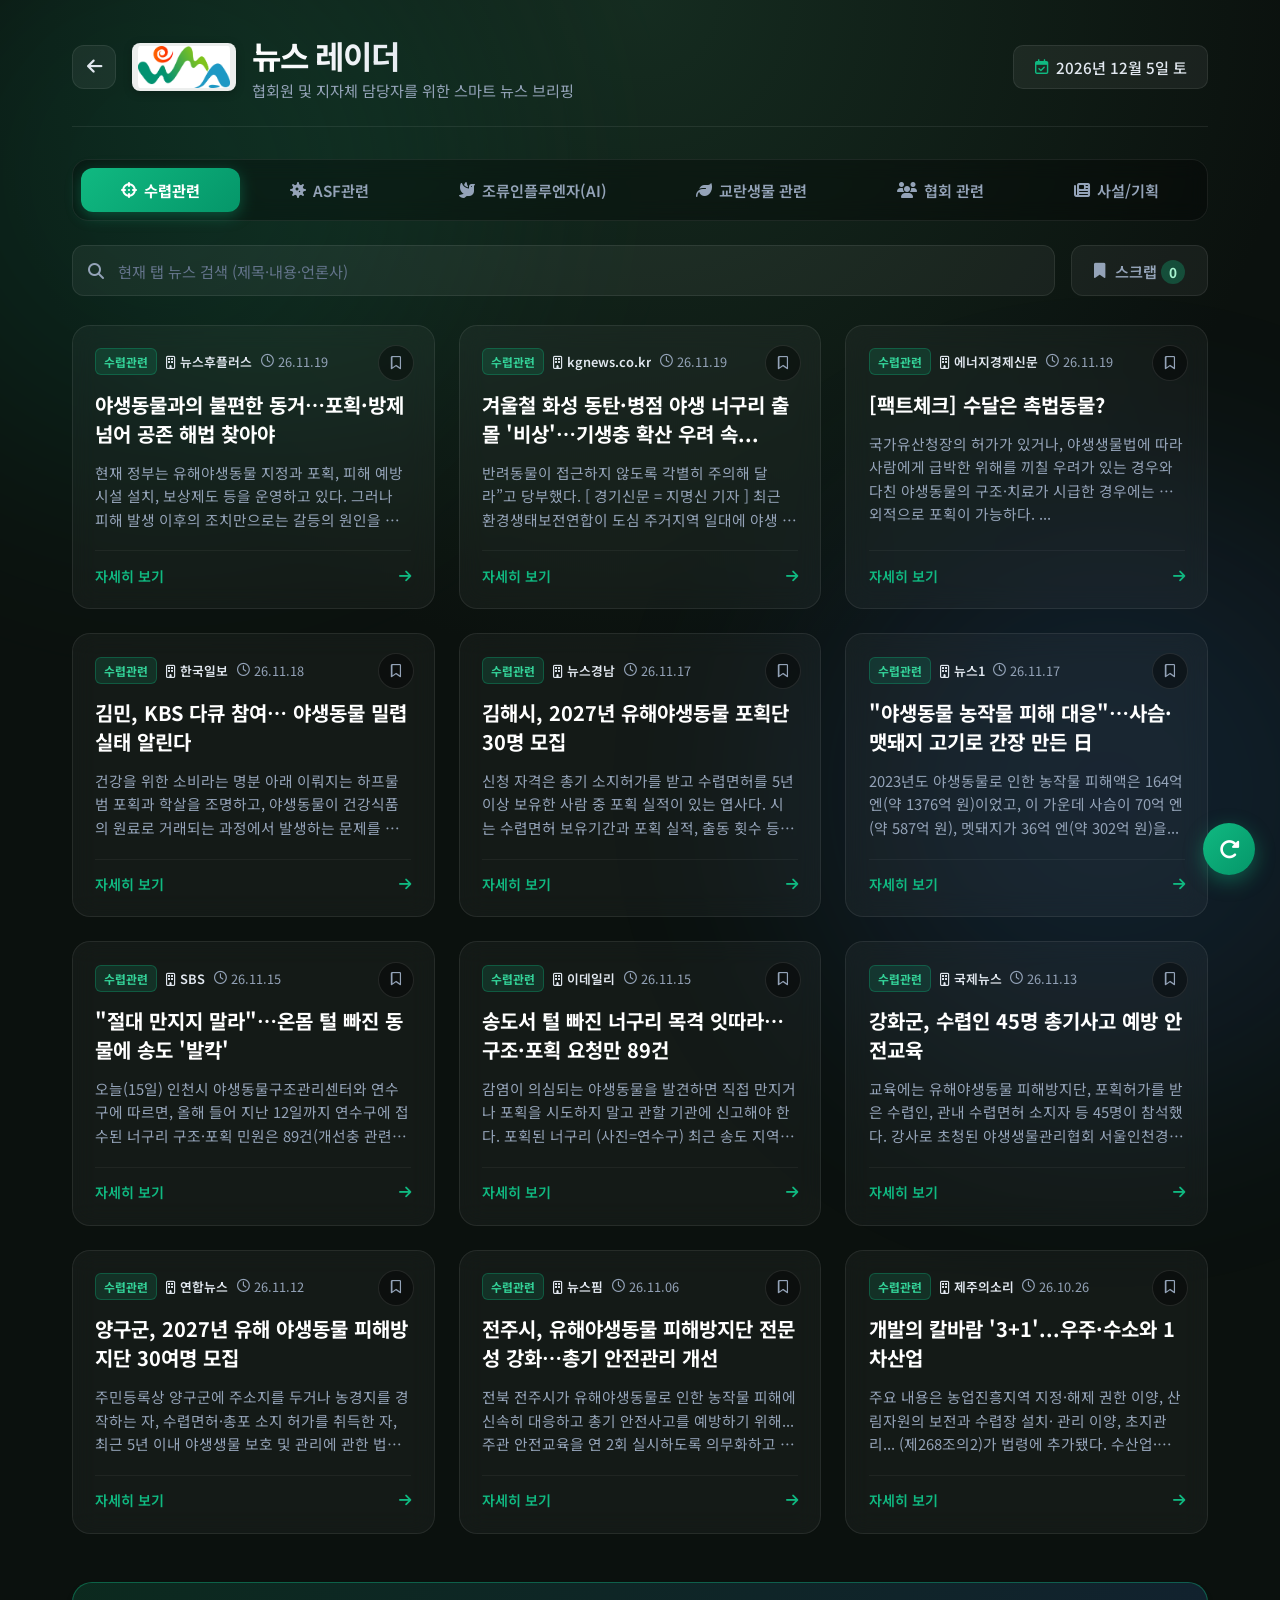
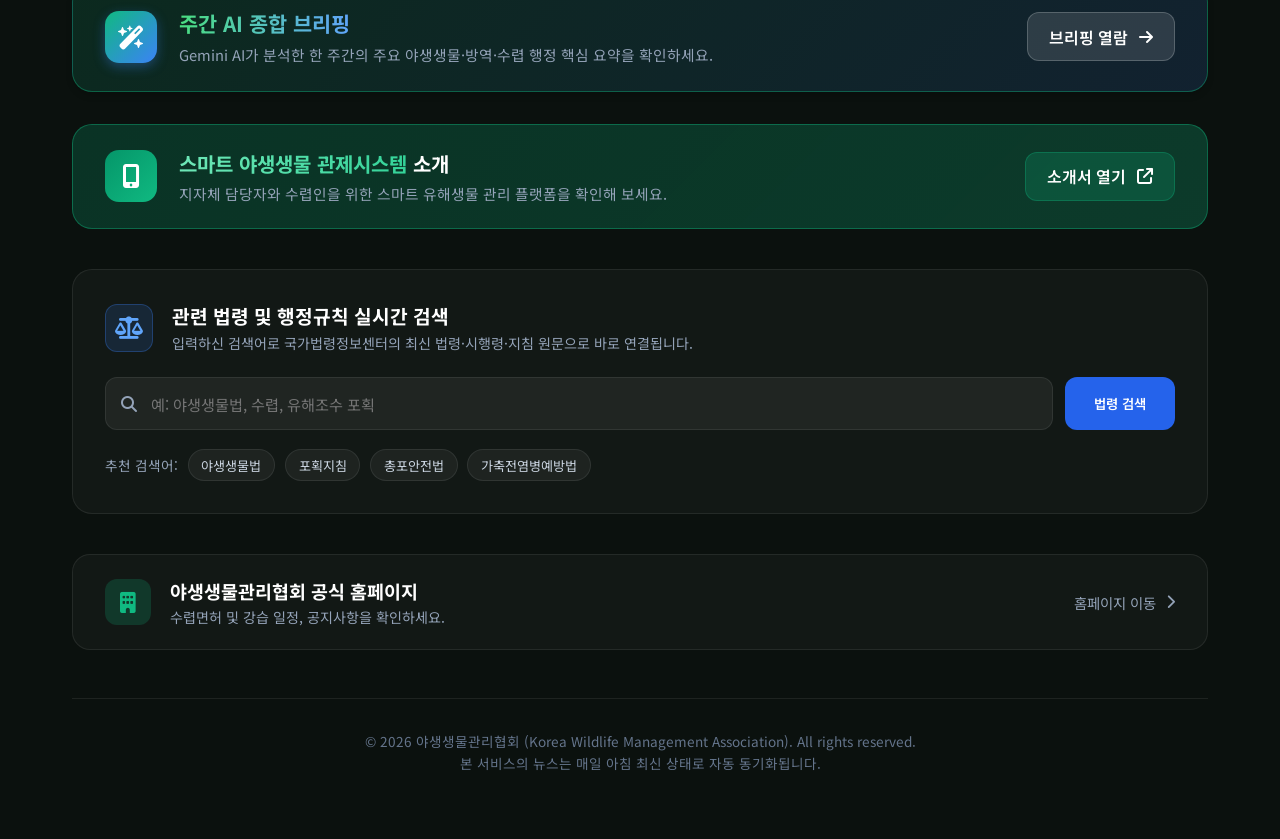
==== commit 60946804: "Fix: Open official ASF map modal in parent viewport via postMessage" ====
--- a/index.html
+++ b/index.html
@@ -108,12 +108,12 @@
                 
                 <!-- ASF 발생현황 맵 -->
                 <div class="asf-status-container" id="asfStatusMap" style="display: none;">
-                    <iframe id="asfStatusIframe" src="asf_status.html" title="ASF 발생현황 지도" loading="lazy"></iframe>
+                    <iframe id="asfStatusIframe" src="asf_status.html?v=20261120b" title="ASF 발생현황 지도" loading="lazy"></iframe>
                 </div>
 
                 <!-- AI 발생현황 맵 -->
                 <div class="asf-status-container" id="aiStatusMap" style="display: none;">
-                    <iframe id="aiStatusIframe" src="ai_status.html" title="조류인플루엔자(AI) 발생현황 지도" loading="lazy"></iframe>
+                    <iframe id="aiStatusIframe" src="ai_status.html?v=20261120b" title="조류인플루엔자(AI) 발생현황 지도" loading="lazy"></iframe>
                 </div>
             </section>
 
@@ -255,7 +255,7 @@
     </button>
 
     <!-- 스크립트 -->
-    <script src="script.js"></script>
+    <script src="script.js?v=20261120b"></script>
 </body>
 
 </html>
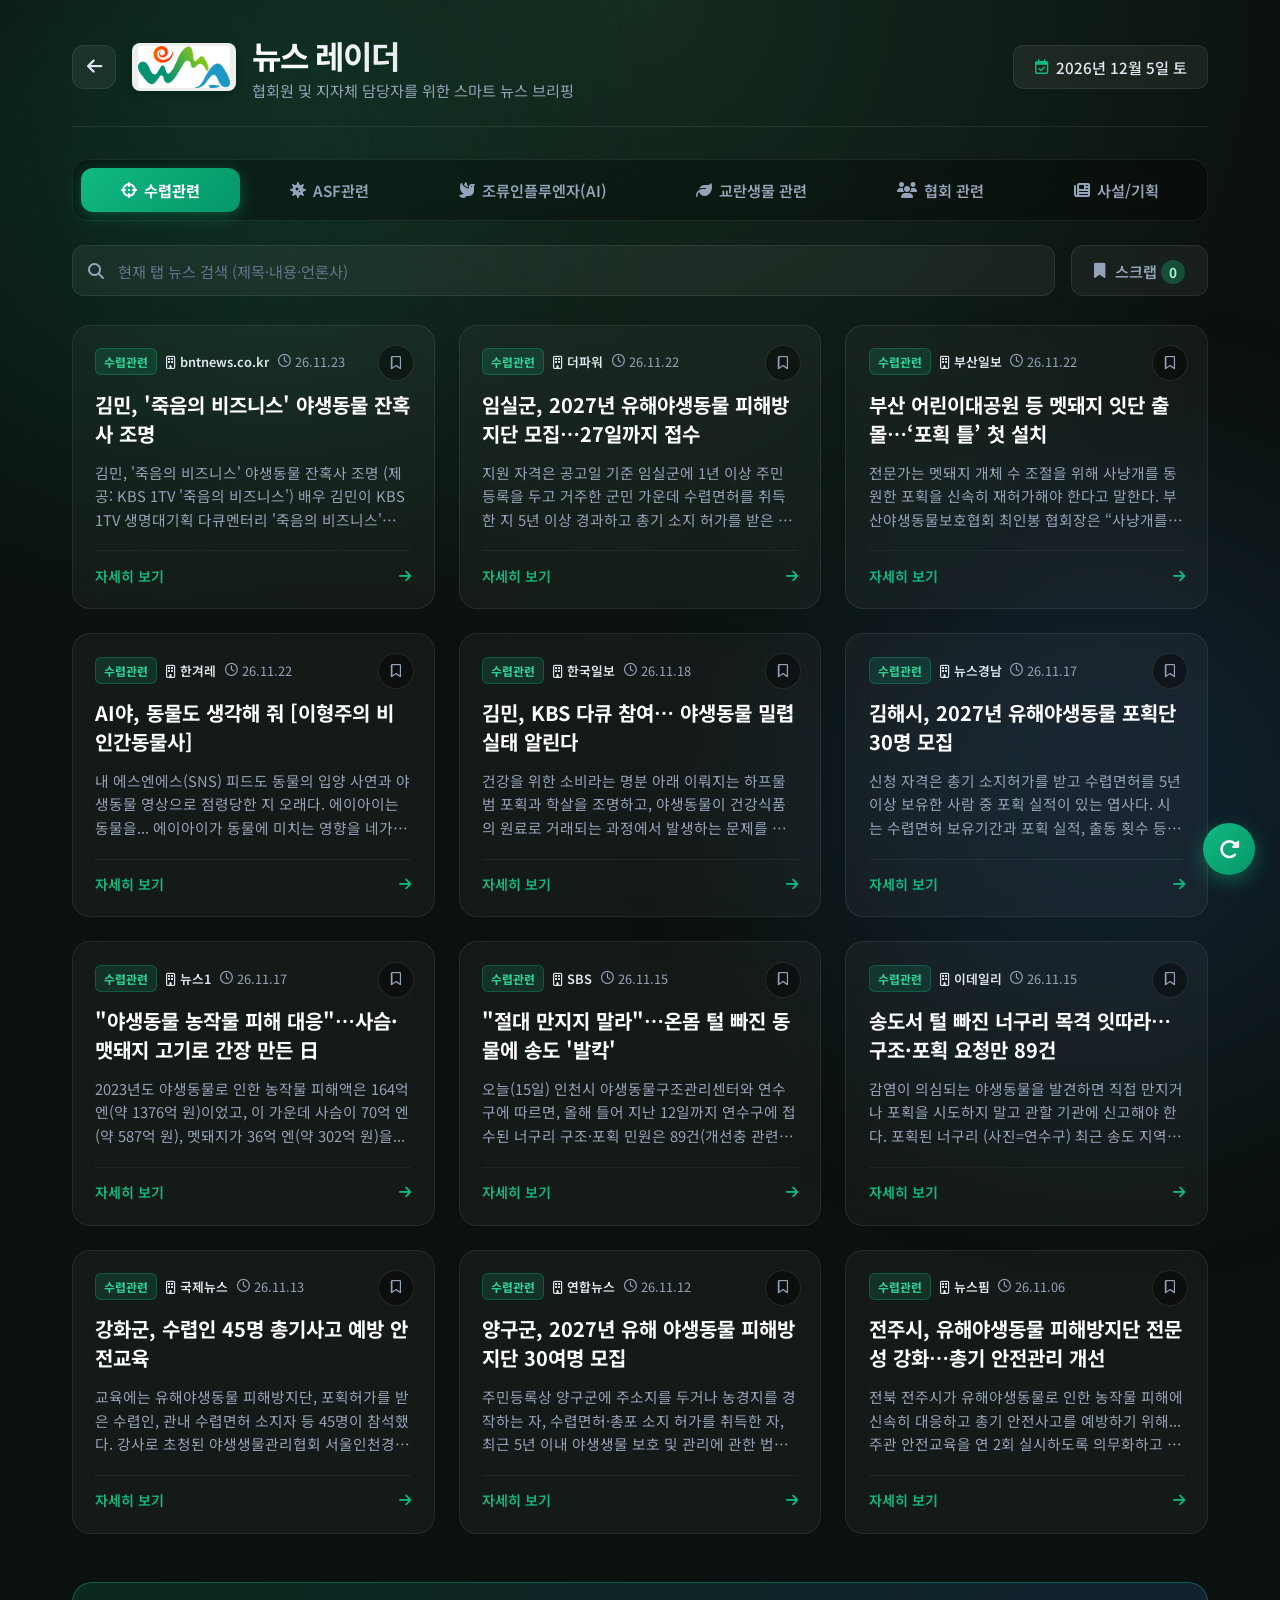
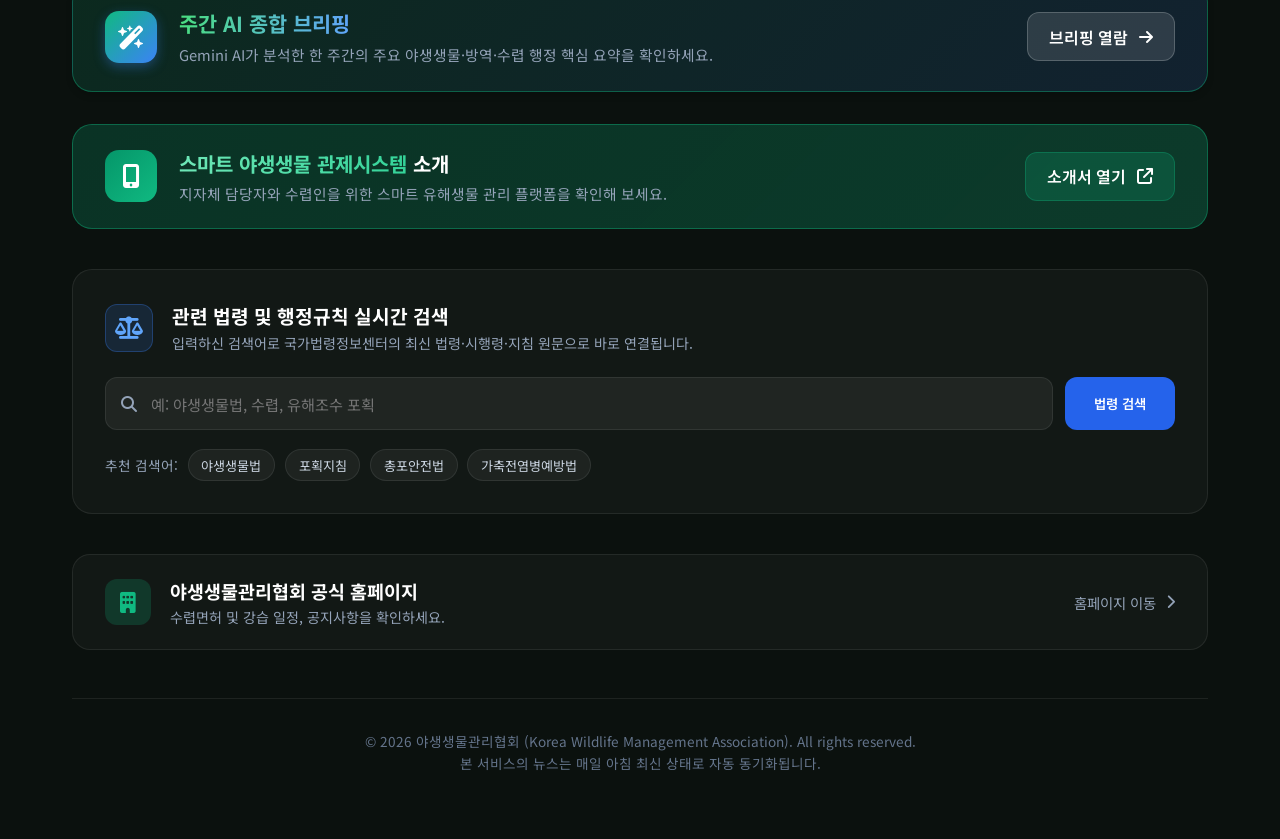
==== commit 5bbba6d6: "Add 26.11.24 daily ASF sample collection tab (421 cases) to ASF dashboard" ====
--- a/index.html
+++ b/index.html
@@ -108,12 +108,12 @@
                 
                 <!-- ASF 발생현황 맵 -->
                 <div class="asf-status-container" id="asfStatusMap" style="display: none;">
-                    <iframe id="asfStatusIframe" src="asf_status.html?v=20261120b" title="ASF 발생현황 지도" loading="lazy"></iframe>
+                    <iframe id="asfStatusIframe" src="asf_status.html?v=20261125" title="ASF 발생현황 지도" loading="lazy"></iframe>
                 </div>
 
                 <!-- AI 발생현황 맵 -->
                 <div class="asf-status-container" id="aiStatusMap" style="display: none;">
-                    <iframe id="aiStatusIframe" src="ai_status.html?v=20261120b" title="조류인플루엔자(AI) 발생현황 지도" loading="lazy"></iframe>
+                    <iframe id="aiStatusIframe" src="ai_status.html?v=20261120c" title="조류인플루엔자(AI) 발생현황 지도" loading="lazy"></iframe>
                 </div>
             </section>
 
@@ -255,7 +255,7 @@
     </button>
 
     <!-- 스크립트 -->
-    <script src="script.js?v=20261120b"></script>
+    <script src="script.js?v=20261120c"></script>
 </body>
 
 </html>
